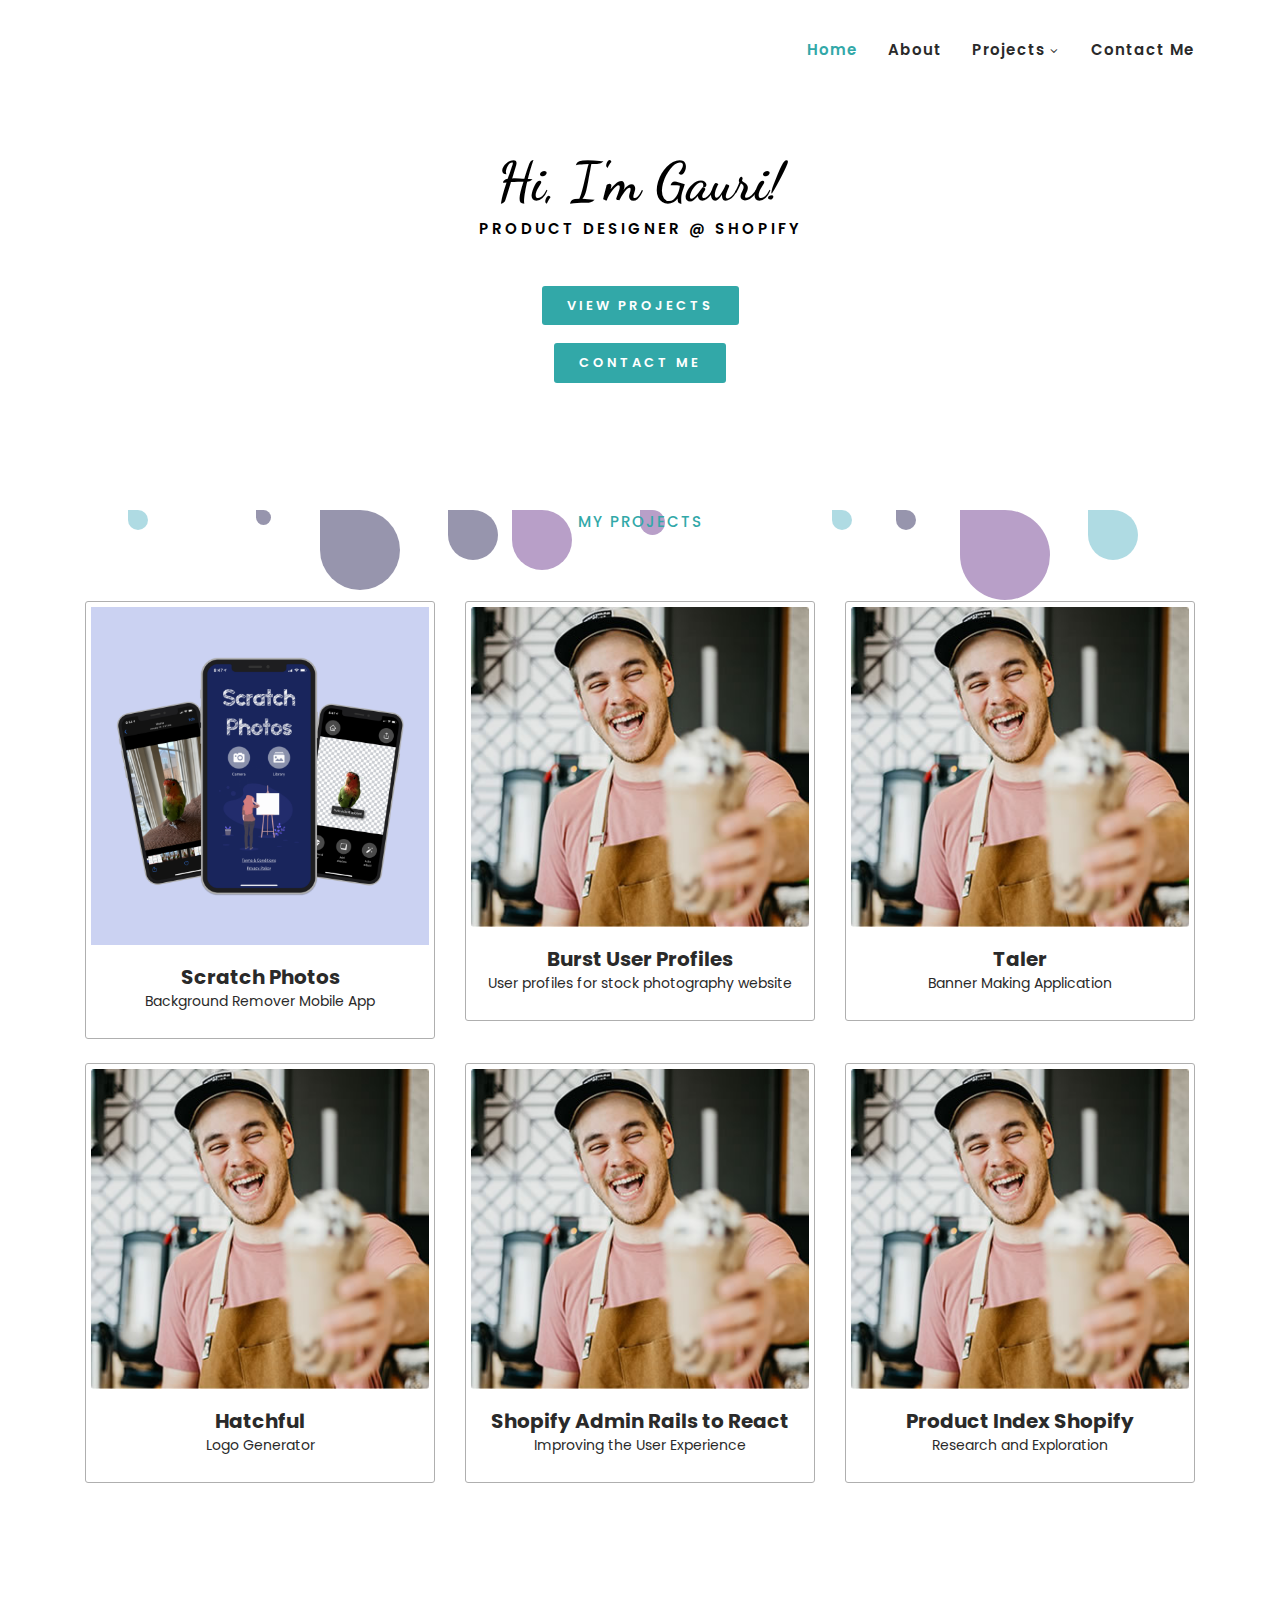
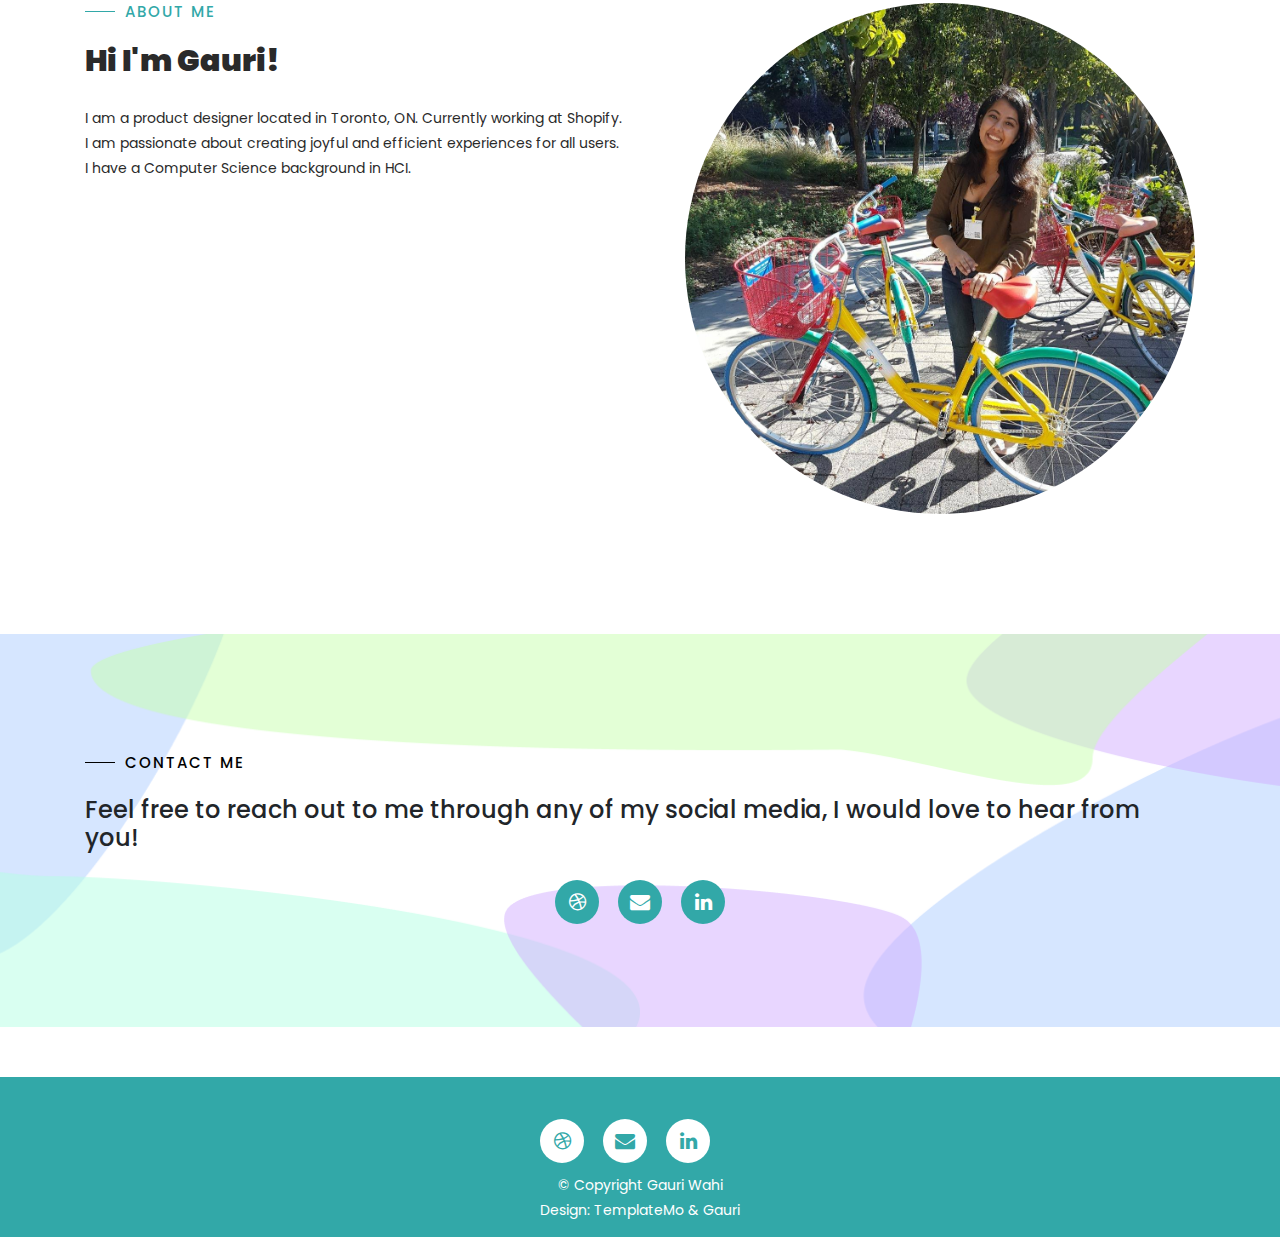
==== index.html @ 1dcae002 "removed ig from contact and footer" ====
<!DOCTYPE html>
<html lang="en">

  <head>

    <meta charset="utf-8">
    <meta name="viewport" content="width=device-width, initial-scale=1, shrink-to-fit=no">
    <meta name="description" content="">
    <meta name="author" content="">
    <link href="https://fonts.googleapis.com/css?family=Poppins:100,200,300,400,500,600,700,800,900&display=swap" rel="stylesheet">
    <link href="https://fonts.googleapis.com/css2?family=Dancing+Script:wght@400;500;600;700&display=swap" rel="stylesheet">

    <title>Gauri Wahi</title>
<!--

-->
    <!-- Additional CSS Files -->
    <link rel="stylesheet" type="text/css" href="assets/css/bootstrap.min.css">

    <link rel="stylesheet" type="text/css" href="assets/css/font-awesome.css">

    <link rel="stylesheet" href="assets/css/templatemo-klassy-cafe.css">

    <link rel="stylesheet" href="assets/css/owl-carousel.css">

    <link rel="stylesheet" href="assets/css/lightbox.css">

    </head>

    <body>

    <!-- ***** Preloader Start *****-->
    <div id="preloader">
        <div class="jumper">
            <div></div>
            <div></div>
            <div></div>
        </div>
    </div>
    <!-- ***** Preloader End ***** -->


    <!-- ***** Header Area Start ***** -->
    <header class="header-area header-sticky">
        <div class="container">
            <div class="row">
                <div class="col-12">
                    <nav class="main-nav">
                        <!-- ***** Logo Start ***** -->
                        <a href="index.html" class="logo">
                            Gauri Wahi
                        </a>
                        <!-- ***** Logo End ***** -->
                        <!-- ***** Menu Start ***** -->
                        <ul class="nav">
                            <li class="scroll-to-section"><a href="#hero" class="active">Home</a></li>
                            <li class="scroll-to-section"><a href="#about">About</a></li>

                        <!--
                            <li class="submenu">
                                <a href="javascript:;">Drop Down</a>
                                <ul>
                                    <li><a href="#">Drop Down Page 1</a></li>
                                    <li><a href="#">Drop Down Page 2</a></li>
                                    <li><a href="#">Drop Down Page 3</a></li>
                                </ul>
                            </li>
                        -->

                            <li class="submenu">
                                <a href="javascript:;">Projects</a>
                                <ul>
                                    <li><a href="Scratch.html">Scratch Photos</a></li>
                                    <li><a href="#">Features Page 2</a></li>
                                    <li><a href="#">Features Page 3</a></li>
                                    <li><a href="#">Features Page 4</a></li>
                                </ul>
                            </li>

                            <!-- <li class=""><a rel="sponsored" href="https://templatemo.com" target="_blank">External URL</a></li> -->
                            <li class="scroll-to-section"><a href="#reservation">Contact Me</a></li>
                        </ul>
                        <a class='menu-trigger'>
                            <span>Menu</span>
                        </a>
                        <!-- ***** Menu End ***** -->
                    </nav>
                </div>
            </div>
        </div>
    </header>
    <!-- ***** Header Area End ***** -->

    <!-- ***** Main Banner Area Start ***** -->
    <div id="hero">
        <h4 style="padding-top:50px;">Hi, I'm Gauri!</h4>
        <h6> Product Designer @ Shopify <h6><br>
          <div class="main-white-button scroll-to-section">
            <a href="#chefs">View Projects</a><br><br>
            <a href="#reservation">Contact Me</a>
            <ul class='circles'>
            <li></li>
            <li></li>
            <li></li>
            <li></li>
            <li></li>
            <li></li>
            <li></li>
            <li></li>
            <li></li>
            <li></li>
            </ul>

          </div>

    </div>
    <!-- ***** Main Banner Area End ***** -->

    <!-- ***** Project Area Starts ***** -->
    <section class="section" id="chefs">
      <div class="container">
        <div class="row">
          <div class="col-lg-4 offset-lg-4 text-center">
            <div class="section-heading">
                <h6>My Projects</h6>
            </div>
          </div>
        </div>
        <div class="row">
          <div class="col-lg-4">
              <div class="chef-item">
                  <div class="thumb">
                      <div class="overlay"></div>
                      <ul class="social-icons">
                          <li><a href="Scratch.html">View Project</a></li>
                      </ul>
                      <img src="assets/images/scratch.png" alt="Chef #1">
                  </div>
                  <div class="down-content">
                      <h4>Scratch Photos</h4>
                      <span>Background Remover Mobile App</span>
                  </div>
              </div>
          </div>
          <div class="col-lg-4">
              <div class="chef-item">
                  <div class="thumb">
                      <div class="overlay"></div>
                      <ul class="social-icons">
                          <li><a href="#">View Project</a></li>
                      </ul>
                      <img src="assets/images/chefs-01.jpg" alt="Chef #1">
                  </div>
                  <div class="down-content">
                      <h4>Burst User Profiles</h4>
                      <span>User profiles for stock photography website</span>
                  </div>
              </div>
          </div>
          <div class="col-lg-4">
              <div class="chef-item">
                  <div class="thumb">
                      <div class="overlay"></div>
                      <ul class="social-icons">
                          <li><a href="#">View Project</a></li>
                      </ul>
                      <img src="assets/images/chefs-01.jpg" alt="Chef #1">
                  </div>
                  <div class="down-content">
                      <h4>Taler</h4>
                      <span>Banner Making Application</span>
                  </div>
              </div>
          </div>

        </div>
        <br>
        <div class="row">
          <div class="col-lg-4">
              <div class="chef-item">
                  <div class="thumb">
                      <div class="overlay"></div>
                      <ul class="social-icons">
                          <li><a href="#">View Project</a></li>
                      </ul>
                      <img src="assets/images/chefs-01.jpg" alt="Chef #1">
                  </div>
                  <div class="down-content">
                      <h4>Hatchful</h4>
                      <span>Logo Generator</span>
                  </div>
              </div>
          </div>
          <div class="col-lg-4">
              <div class="chef-item">
                  <div class="thumb">
                      <div class="overlay"></div>
                      <ul class="social-icons">
                          <li><a href="#">View Project</a></li>
                      </ul>
                      <img src="assets/images/chefs-01.jpg" alt="Chef #1">
                  </div>
                  <div class="down-content">
                      <h4>Shopify Admin Rails to React</h4>
                      <span>Improving the User Experience</span>
                  </div>
              </div>
          </div>
          <div class="col-lg-4">
              <div class="chef-item">
                  <div class="thumb">
                      <div class="overlay"></div>
                      <ul class="social-icons">
                          <li><a href="#">View Project</a></li>
                      </ul>
                      <img src="assets/images/chefs-01.jpg" alt="Chef #1">
                  </div>
                  <div class="down-content">
                      <h4>Product Index Shopify</h4>
                      <span>Research and Exploration</span>
                  </div>
              </div>
          </div>
        </div>
      </div>
    </section>
    <!-- ***** Project Area Ends ***** -->

    <!-- ***** About Area Starts ***** -->
    <section class="section" id="about">
        <div class="container">
            <div class="row">
                <div class="col-lg-6 col-md-6 col-xs-12">
                    <div class="left-text-content">
                        <div class="section-heading">
                            <h6>About Me</h6>
                            <h2>Hi I'm Gauri!</h2>
                        </div>
                        <p>I am a product designer located in Toronto, ON. Currently working at Shopify. I am passionate about creating joyful and efficient experiences for all users. I have a Computer Science background in HCI.</p>

                    </div>
                </div>
                <div class="col-lg-6 col-md-6 col-xs-12">
                    <div class="right-content">
                        <div class="thumb">

                            <img src="assets/images/Gauri.jpg" alt="" style="border-radius:100%">
                        </div>
                    </div>
                </div>
            </div>
        </div>
    </section>
    <!-- ***** About Area Ends ***** -->


    <!-- ***** Reservation Us Area Starts ***** -->
    <section class="section" id="reservation">
        <div class="container">
          <div class="section-heading">
            <h6>Contact Me</h6>
          <br>
            <h4>Feel free to reach out to me through any of my social media, I would love to hear from you!</h4>
            <br>
            <div class="vertical-center">
              <ul class="social-icons">
                <li><a href="https://dribbble.com/gauriwahi9"><i class="fa fa-dribbble"></i></a></li>
                <li><a href="mailto:gauri.wahi9@gmail.com"><i class="fa fa-envelope"></i></a></li>
                <li><a href="https://www.linkedin.com/in/gauriwahi/"><i class="fa fa-linkedin"></i></a></li>
              
              </ul>
            </div>
          </div>
        </div>
    </section>
    <!-- ***** Reservation Area Ends ***** -->



    <!-- ***** Footer Start ***** -->
    <footer>
        <div class="container">
            <div class="vertical-center">
              <ul class="social-icons">
                  <li><a href="https://dribbble.com/gauriwahi9"><i class="fa fa-dribbble"></i></a></li>
                  <li><a href="mailto:gauri.wahi9@gmail.com"><i class="fa fa-envelope"></i></a></li>
                  <li><a href="https://www.linkedin.com/in/gauriwahi/"><i class="fa fa-linkedin"></i></a></li>

              </ul>

              <p style="text-align:center; color:white; margin-top:10px;">© Copyright Gauri Wahi
              <br>Design: TemplateMo & Gauri</p>




            </div>
        </div>
    </footer>

    <!-- jQuery -->
    <script src="assets/js/jquery-2.1.0.min.js"></script>

    <!-- Bootstrap -->
    <script src="assets/js/popper.js"></script>
    <script src="assets/js/bootstrap.min.js"></script>

    <!-- Plugins -->
    <script src="assets/js/owl-carousel.js"></script>
    <script src="assets/js/accordions.js"></script>
    <script src="assets/js/datepicker.js"></script>
    <script src="assets/js/scrollreveal.min.js"></script>
    <script src="assets/js/waypoints.min.js"></script>
    <script src="assets/js/jquery.counterup.min.js"></script>
    <script src="assets/js/imgfix.min.js"></script>
    <script src="assets/js/slick.js"></script>
    <script src="assets/js/lightbox.js"></script>
    <script src="assets/js/isotope.js"></script>

    <!-- Global Init -->
    <script src="assets/js/custom.js"></script>
    <script>

        $(function() {
            var selectedClass = "";
            $("p").click(function(){
            selectedClass = $(this).attr("data-rel");
            $("#portfolio").fadeTo(50, 0.1);
                $("#portfolio div").not("."+selectedClass).fadeOut();
            setTimeout(function() {
              $("."+selectedClass).fadeIn();
              $("#portfolio").fadeTo(50, 1);
            }, 500);

            });
        });

    </script>
  </body>
</html>
---- assets/css/templatemo-klassy-cafe.css ----
/*

TemplateMo 558 Klassy Cafe

https://templatemo.com/tm-558-klassy-cafe

*/

/* ---------------------------------------------
Table of contents
------------------------------------------------
01. font & reset css
02. reset
03. global styles
04. header
05. banner
06. features
07. testimonials
08. contact
09. footer
10. preloader
11. search
12. portfolio

--------------------------------------------- */
/*
---------------------------------------------
font & reset css
---------------------------------------------
*/
@import url("https://fonts.googleapis.com/css?family=Poppins:100,200,300,400,500,600,700,800,900");
/*
---------------------------------------------
reset
---------------------------------------------
*/
html, body, div, span, applet, object, iframe, h1, h2, h3, h4, h5, h6, p, blockquote, div
pre, a, abbr, acronym, address, big, cite, code, del, dfn, em, font, img, ins, kbd, q,
s, samp, small, strike, strong, sub, sup, tt, var, b, u, i, center, dl, dt, dd, ol, ul, li,
figure, header, nav, section, article, aside, footer, figcaption {
  margin: 0;
  padding: 0;
  border: 0;
  outline: 0;
}

.clearfix:after {
  content: ".";
  display: block;
  clear: both;
  visibility: hidden;
  line-height: 0;
  height: 0;
}

.clearfix {
  display: inline-block;
}

html[xmlns] .clearfix {
  display: block;
}

* html .clearfix {
  height: 1%;
}

ul, li {
  padding: 0;
  margin: 0;
  list-style: none;
}

header, nav, section, article, aside, footer, hgroup {
  display: block;
}

* {
  box-sizing: border-box;
}

html, body {
  font-family: 'Poppins', sans-serif;
  font-weight: 400;
  background-color: #fff;
  font-size: 16px;
  -ms-text-size-adjust: 100%;
  -webkit-font-smoothing: antialiased;
  -moz-osx-font-smoothing: grayscale;

}

a {
  text-decoration: none !important;
}

h1, h2, h3, h4, h5, h6 {
  margin-top: 0px;
  margin-bottom: 0px;
}

ul {
  margin-bottom: 0px;
}

p {
  font-size: 14px;
  line-height: 25px;
  color: #2a2a2a;
}


/*
---------------------------------------------
global styles
---------------------------------------------
*/
html,
body {
  background: #fff;
  font-family: 'Poppins', sans-serif;
}

::selection {
  background: #32a8a8;
  color: #fff;
}

::-moz-selection {
  background: #32a8a8;
  color: #fff;
}

@media (max-width: 991px) {
  html, body {
    overflow-x: hidden;
  }
  .mobile-top-fix {
    margin-top: 30px;
    margin-bottom: 0px;
  }
  .mobile-bottom-fix {
    margin-bottom: 30px;
  }
  .mobile-bottom-fix-big {
    margin-bottom: 60px;
  }
}

.main-white-button a {
  font-size: 13px;
  color: #fff;
  background-color: #32a8a8;
  padding: 12px 25px;
  display: inline-block;
  border-radius: 3px;
  font-weight: 600;
  transition: all .3s;
  border: 2px #32a8a8;

}

.main-white-button a:hover {
  opacity: 0.9;
}

.main-text-button a {
  font-size: 13px;
  color: #fff;
  font-weight: 600;
  transition: all .3s;
}

.main-text-button a:hover {
  opacity: 0.9;
}

.section-heading h6 {
  position: relative;
  font-size: 15px;
  color: #32a8a8;
  font-weight: 500;
  letter-spacing: 2px;
  text-transform: uppercase;
  padding-left: 40px;
}

.section-heading h6:before {
  width: 30px;
  height: 1px;
  content: '';
  position: absolute;
  left: 0;
  top: 8px;
  background-color: #32a8a8;
}

.section-heading h2 {
  line-height: 40px;
  margin-top: 20px;
  margin-bottom: 25px;
  font-size: 30px;
  font-weight: 900;
  color: #2a2a2a;
}


/*
---------------------------------------------
header
---------------------------------------------
*/

.background-header {
  background-color: #fff;
  height: 80px!important;
  position: fixed!important;
  top: 0px;
  left: 0px;
  right: 0px;
  box-shadow: 0px 0px 10px rgba(0,0,0,0.15)!important;
}

.background-header .logo,
.background-header .main-nav .nav li a {
  color: #1e1e1e!important;
}

.background-header .main-nav .nav li:hover a {
  color: #32a8a8!important;
}

.background-header .nav li a.active {
  color: #32a8a8!important;
}

.header-area {
  background-color: #fff;
  position: absolute;
  top: 0px;
  left: 0px;
  right: 0px;
  z-index: 100;
  height: 100px;
  -webkit-transition: all .5s ease 0s;
  -moz-transition: all .5s ease 0s;
  -o-transition: all .5s ease 0s;
  transition: all .5s ease 0s;
}

.header-area .main-nav {
  min-height: 80px;
  background: transparent;
}

.header-area .main-nav .logo {
  line-height: 100px;
  color: #fff;
  font-size: 28px;
  font-weight: 700;
  text-transform: uppercase;
  letter-spacing: 2px;
  float: left;
  -webkit-transition: all 0.3s ease 0s;
  -moz-transition: all 0.3s ease 0s;
  -o-transition: all 0.3s ease 0s;
  transition: all 0.3s ease 0s;
}

.background-header .main-nav .logo {
  line-height: 75px;
}

.background-header .nav {
  margin-top: 20px !important;
}

.header-area .main-nav .nav {
  float: right;
  margin-top: 30px;
  margin-right: 0px;
  background-color: transparent;
  -webkit-transition: all 0.3s ease 0s;
  -moz-transition: all 0.3s ease 0s;
  -o-transition: all 0.3s ease 0s;
  transition: all 0.3s ease 0s;
  position: relative;
  z-index: 999;
}

.header-area .main-nav .nav li {
  padding-left: 15px;
  padding-right: 15px;
}

.header-area .main-nav .nav li:last-child {
  padding-right: 0px;
}

.header-area .main-nav .nav li a {
  display: block;
  font-weight: 600;
  font-size: 15px;
  color: #2a2a2a;
  text-transform: capitalize;
  -webkit-transition: all 0.3s ease 0s;
  -moz-transition: all 0.3s ease 0s;
  -o-transition: all 0.3s ease 0s;
  transition: all 0.3s ease 0s;
  height: 40px;
  line-height: 40px;
  border: transparent;
  letter-spacing: 1px;
}

.header-area .main-nav .nav li a {
  color: #2a2a2a;
}

.header-area .main-nav .nav li:hover a,
.header-area .main-nav .nav li a.active {
  color: #32a8a8!important;
}

.background-header .main-nav .nav li:hover a,
.background-header .main-nav .nav li a.active {
  color: #32a8a8!important;
  opacity: 1;
}

.header-area .main-nav .nav li.submenu {
  position: relative;
  padding-right: 30px;
}

.header-area .main-nav .nav li.submenu:after {
  font-family: FontAwesome;
  content: "\f107";
  font-size: 12px;
  color: #2a2a2a;
  position: absolute;
  right: 18px;
  top: 12px;
}

.background-header .main-nav .nav li.submenu:after {
  color: #2a2a2a;
}

.header-area .main-nav .nav li.submenu ul {
  position: absolute;
  width: 200px;
  box-shadow: 0 2px 28px 0 rgba(0, 0, 0, 0.06);
  overflow: hidden;
  top: 50px;
  opacity: 0;
  transform: translateY(+2em);
  visibility: hidden;
  z-index: -1;
  transition: all 0.3s ease-in-out 0s, visibility 0s linear 0.3s, z-index 0s linear 0.01s;
}

.header-area .main-nav .nav li.submenu ul li {
  margin-left: 0px;
  padding-left: 0px;
  padding-right: 0px;
}

.header-area .main-nav .nav li.submenu ul li a {
  opacity: 1;
  display: block;
  background: #f7f7f7;
  color: #2a2a2a!important;
  padding-left: 20px;
  height: 40px;
  line-height: 40px;
  -webkit-transition: all 0.3s ease 0s;
  -moz-transition: all 0.3s ease 0s;
  -o-transition: all 0.3s ease 0s;
  transition: all 0.3s ease 0s;
  position: relative;
  font-size: 13px;
  font-weight: 400;
  border-bottom: 1px solid #eee;
}

.header-area .main-nav .nav li.submenu ul li a:hover {
  background: #fff;
  color: #32a8a8!important;
  padding-left: 25px;
}

.header-area .main-nav .nav li.submenu ul li a:hover:before {
  width: 3px;
}

.header-area .main-nav .nav li.submenu:hover ul {
  visibility: visible;
  opacity: 1;
  z-index: 1;
  transform: translateY(0%);
  transition-delay: 0s, 0s, 0.3s;
}

.header-area .main-nav .menu-trigger {
  cursor: pointer;
  display: block;
  position: absolute;
  top: 33px;
  width: 32px;
  height: 40px;
  text-indent: -9999em;
  z-index: 99;
  right: 40px;
  display: none;
}

.background-header .main-nav .menu-trigger {
  top: 23px;
}

.header-area .main-nav .menu-trigger span,
.header-area .main-nav .menu-trigger span:before,
.header-area .main-nav .menu-trigger span:after {
  -moz-transition: all 0.4s;
  -o-transition: all 0.4s;
  -webkit-transition: all 0.4s;
  transition: all 0.4s;
  background-color: #1e1e1e;
  display: block;
  position: absolute;
  width: 30px;
  height: 2px;
  left: 0;
}

.background-header .main-nav .menu-trigger span,
.background-header .main-nav .menu-trigger span:before,
.background-header .main-nav .menu-trigger span:after {
  background-color: #1e1e1e;
}

.header-area .main-nav .menu-trigger span:before,
.header-area .main-nav .menu-trigger span:after {
  -moz-transition: all 0.4s;
  -o-transition: all 0.4s;
  -webkit-transition: all 0.4s;
  transition: all 0.4s;
  background-color: #1e1e1e;
  display: block;
  position: absolute;
  width: 30px;
  height: 2px;
  left: 0;
  width: 75%;
}

.background-header .main-nav .menu-trigger span:before,
.background-header .main-nav .menu-trigger span:after {
  background-color: #1e1e1e;
}

.header-area .main-nav .menu-trigger span:before,
.header-area .main-nav .menu-trigger span:after {
  content: "";
}

.header-area .main-nav .menu-trigger span {
  top: 16px;
}

.header-area .main-nav .menu-trigger span:before {
  -moz-transform-origin: 33% 100%;
  -ms-transform-origin: 33% 100%;
  -webkit-transform-origin: 33% 100%;
  transform-origin: 33% 100%;
  top: -10px;
  z-index: 10;
}

.header-area .main-nav .menu-trigger span:after {
  -moz-transform-origin: 33% 0;
  -ms-transform-origin: 33% 0;
  -webkit-transform-origin: 33% 0;
  transform-origin: 33% 0;
  top: 10px;
}

.header-area .main-nav .menu-trigger.active span,
.header-area .main-nav .menu-trigger.active span:before,
.header-area .main-nav .menu-trigger.active span:after {
  background-color: transparent;
  width: 100%;
}

.header-area .main-nav .menu-trigger.active span:before {
  -moz-transform: translateY(6px) translateX(1px) rotate(45deg);
  -ms-transform: translateY(6px) translateX(1px) rotate(45deg);
  -webkit-transform: translateY(6px) translateX(1px) rotate(45deg);
  transform: translateY(6px) translateX(1px) rotate(45deg);
  background-color: #1e1e1e;
}

.background-header .main-nav .menu-trigger.active span:before {
  background-color: #1e1e1e;
}

.header-area .main-nav .menu-trigger.active span:after {
  -moz-transform: translateY(-6px) translateX(1px) rotate(-45deg);
  -ms-transform: translateY(-6px) translateX(1px) rotate(-45deg);
  -webkit-transform: translateY(-6px) translateX(1px) rotate(-45deg);
  transform: translateY(-6px) translateX(1px) rotate(-45deg);
  background-color: #1e1e1e;
}

.background-header .main-nav .menu-trigger.active span:after {
  background-color: #1e1e1e;
}

.header-area.header-sticky {
  min-height: 80px;
}

.header-area .nav {
  margin-top: 30px;
}

.header-area.header-sticky .nav li a.active {
  color: #32a8a8;
}

@media (max-width: 1200px) {
  .header-area .main-nav .nav li {
    padding-left: 12px;
    padding-right: 12px;
  }
  .header-area .main-nav:before {
    display: none;
  }
}

@media (max-width: 767px) {
  .header-area .main-nav .logo {
    color: #1e1e1e;
  }
  .header-area.header-sticky .nav li a:hover,
  .header-area.header-sticky .nav li a.active {
    color: #32a8a8!important;
    opacity: 1;
  }
  .header-area.header-sticky .nav li.search-icon a {
    width: 100%;
  }
  .header-area {
    background-color: #f7f7f7;
    padding: 0px 15px;
    height: 100px;
    box-shadow: none;
    text-align: center;
  }
  .header-area .container {
    padding: 0px;
  }
  .header-area .logo {
    margin-left: 30px;
  }
  .header-area .menu-trigger {
    display: block !important;
  }
  .header-area .main-nav {
    overflow: hidden;
  }
  .header-area .main-nav .nav {
    float: none;
    width: 100%;
    display: none;
    -webkit-transition: all 0s ease 0s;
    -moz-transition: all 0s ease 0s;
    -o-transition: all 0s ease 0s;
    transition: all 0s ease 0s;
    margin-left: 0px;
  }
  .header-area .main-nav .nav li:first-child {
    border-top: 1px solid #eee;
  }
  .header-area.header-sticky .nav {
    margin-top: 100px !important;
  }
  .header-area .main-nav .nav li {
    width: 100%;
    background: #fff;
    border-bottom: 1px solid #eee;
    padding-left: 0px !important;
    padding-right: 0px !important;
  }
  .header-area .main-nav .nav li a {
    height: 50px !important;
    line-height: 50px !important;
    padding: 0px !important;
    border: none !important;
    background: #f7f7f7 !important;
    color: #191a20 !important;
  }
  .header-area .main-nav .nav li a:hover {
    background: #eee !important;
    color: #32a8a8!important;
  }
  .header-area .main-nav .nav li.submenu ul {
    position: relative;
    visibility: inherit;
    opacity: 1;
    z-index: 1;
    transform: translateY(0%);
    transition-delay: 0s, 0s, 0.3s;
    top: 0px;
    width: 100%;
    box-shadow: none;
    height: 0px;
  }
  .header-area .main-nav .nav li.submenu ul li a {
    font-size: 12px;
    font-weight: 400;
  }
  .header-area .main-nav .nav li.submenu ul li a:hover:before {
    width: 0px;
  }
  .header-area .main-nav .nav li.submenu ul.active {
    height: auto !important;
  }
  .header-area .main-nav .nav li.submenu:after {
    color: #3B566E;
    right: 25px;
    font-size: 14px;
    top: 15px;
  }
  .header-area .main-nav .nav li.submenu:hover ul, .header-area .main-nav .nav li.submenu:focus ul {
    height: 0px;
  }
}

@media (min-width: 767px) {
  .header-area .main-nav .nav {
    display: flex !important;
  }
}


/*
---------------------------------------------
banner
---------------------------------------------
*/

#hero {
  padding-top: 100px;
}

#top .col-lg-4,
#top .col-lg-8 {
  padding: 0px;
}

#hero .left-content {
  /*background-image: url(../images/banner.png);*/
  background-color: #32a8a8;
  background-position: center;
  background-repeat: no-repeat;
  background-size: cover;
  position: relative;
  width: 100%;
  height: 100%;


}

#hero .left-content .inner-content {
  position: absolute;
  text-align: center;
  top: 50%;
  transform: translate(-50%, -50%);
  left: 50%;


}

#hero h4 {
  font-family: 'Dancing Script', cursive;
  color: #000;
  font-size: 54px;
  font-weight: 700;
  text-align: center;
}

#hero h6 {
  font-size: 15px;
  text-transform: uppercase;
  font-weight: 600;
  color: #000;
  letter-spacing: 3px;
  margin-top: 5px;
  text-align: center;
}

#hero .main-white-button  {
  margin-top: 25px;
  margin-bottom: 10px;
}

#hero  .main-white-button a {
  display: inline-block;
}

/* ==== Main CSS === */
.img-fill{
  width: 100%;
  display: block;
  overflow: hidden;
  position: relative;
  text-align: center
}

.img-fill img {
  min-height: 100%;
  min-width: 100%;
  position: relative;
  display: inline-block;
  max-width: none;
}

*,
*:before,
*:after {
  -webkit-box-sizing: border-box;
  box-sizing: border-box;
  -webkit-font-smoothing: antialiased;
  -moz-osx-font-smoothing: grayscale;
}

.Grid1k {
  padding: 0 15px;
  max-width: 1200px;
  margin: auto;
}

.blocks-box,
.slick-slider {
  margin: 0;
  padding: 0!important;
}

.slick-slide {
  float: left /* If RTL Make This Right */ ;
  padding: 0;
}

/* ==== Slider Style === */
.Modern-Slider .item .img-fill{
  height:100%;
  max-height: 700px;
  background:#000;
}

.Modern-Slider .item .info > div{
  display:inline-block!important;
  vertical-align:middle;
}

.Modern-Slider .NextArrow {
  position:absolute;
  top:50%;
  transform: translateY(-25px);
  right:30px;
  width: 50px;
  height: 50px;
  background-color: #32a8a8;
  border:0 none;
  line-height: 44px;
  border-radius: 50%;
  text-align:center;
  font-size: 36px;
  font-family: 'FontAwesome';
  color:#FFF;
  z-index:5;
  outline: none;
  opacity: 0.3;
  transition: all .3s;
}

.Modern-Slider .NextArrow:hover {
  opacity: 1;
}

.Modern-Slider .NextArrow:before{
  content:'\f105';
}

.Modern-Slider .PrevArrow {
  position:absolute;
  top:50%;
  transform: translateY(-25px);
  left:30px;
  width: 50px;
  height: 50px;
  background-color: #32a8a8;
  border:0 none;
  line-height: 44px;
  border-radius: 50%;
  text-align:center;
  font-size: 36px;
  font-family: 'FontAwesome';
  color:#FFF;
  z-index:5;
  outline: none;
  opacity: 0.3;
  transition: all .3s;
}

.Modern-Slider .PrevArrow:hover {
  opacity: 1;
}

.Modern-Slider .PrevArrow:before{
  content:'\f104';
}

ul.slick-dots {
  display: none!important;
}

.Modern-Slider .item.slick-active{
  animation:Slick-FastSwipeIn 1s both;
}

.Modern-Slider .buttons {
  position: relative;
}

.Modern-Slider {background:#000;}


/* ==== Slick Slider Css Ruls === */
.slick-slider{position:relative;display:block;-webkit-user-select:none;-moz-user-select:none;-ms-user-select:none;user-select:none;-webkit-touch-callout:none;-khtml-user-select:none;-ms-touch-action:pan-y;touch-action:pan-y;-webkit-tap-highlight-color:transparent}
.slick-list{position:relative;display:block;overflow:hidden;margin:0;padding:0}
.slick-list:focus{outline:none}.slick-list.dragging{cursor:hand}
.slick-slider .slick-track,.slick-slider .slick-list{-webkit-transform:translate3d(0,0,0);-ms-transform:translate3d(0,0,0);transform:translate3d(0,0,0)}
.slick-track{position:relative;top:0;left:0;display:block}
.slick-track:before,.slick-track:after{display:table;content:''}.slick-track:after{clear:both}
.slick-loading .slick-track{visibility:hidden}
.slick-slide{display:none;float:left /* If RTL Make This Right */ ;height:100%;min-height:1px}
.slick-slide.dragging img{pointer-events:none}
.slick-initialized .slick-slide{display:block}
.slick-loading .slick-slide{visibility:hidden}
.slick-vertical .slick-slide{display:block;height:auto;border:1px solid transparent}


/*
---------------------------------------------
about
---------------------------------------------
*/

#about {
  margin-top: 20px;
  padding: 100px 0px 0px 0px;
  position: relative;
  z-index: 9;
}

#about .section-heading h2 {
  padding-right: 120px;
}

#about img {
  width: 100%;
  overflow: hidden;
}

#about .left-text-content p {
  margin-bottom: 25px;
}

#about .right-text-content p {
  margin-bottom:25px;
}

#about .right-content {
  margin-left: 30px;
}

#about .right-content .thumb {
  position: relative;
}

#about .right-content .thumb a {
  position: absolute;
  left: 50%;
  top: 50%;
  width: 70px;
  height: 70px;
  display: inline-block;
  line-height: 70px;
  text-align: center;
  background-color: #32a8a8;
  color: #fff;
  border-radius: 50%;
  transform: translate(-35px, -35px);
  transition: all .3s;
}

#about .right-content .thumb a:hover {
  opacity: .9;
}


/*
---------------------------------------------
menu
---------------------------------------------
*/

#menu {
  margin-top: 120px;
  background-color: #fffafa;
  padding: 120px 0px;
}

#menu .section-heading {
  margin-bottom: 80px;
}

.card {
  margin: 0 auto;
  max-width: 100%;
  min-height: 400px;
  overflow: hidden;
  background-size: cover;
  background-repeat: no-repeat;
  overflow: hidden;
}

.card1 {
  background-image: url(../images/menu-item-01.jpg);
}
.card2 {
  background-image: url(../images/menu-item-02.jpg);
}
.card3 {
  background-image: url(../images/menu-item-03.jpg);
}
.card4 {
  background-image: url(../images/menu-item-04.jpg);
}
.card5 {
  background-image: url(../images/menu-item-05.jpg);
}

.info {
  position: relative;
  width: 100%;
  background-color: #32a8a8;
  border: 1px solid #32a8a8;
  transform: translateY(100%)
  translateY(120px)
  translateZ(0);
  transition: transform 0.5s ease-out;
}

.card:hover .info,
.card:hover .info:before {
  transform: translateY(200px) translateZ(0);
}

.title {
  margin: 0;
  padding: 30px 30px 20px 30px;
  font-size: 20px;
  font-weight: 700;
  color: #fff;
}

.description {
  padding: 0px 30px;
  color: #fff;
}

#menu .price h6 {
  position: absolute;
  width: 70px;
  height: 70px;
  background-color: #32a8a8;
  font-size: 20px;
  font-weight: 700;
  color: #fff;
  border-radius: 3px;
  text-align: center;
  line-height: 70px;
}

#menu .card .main-text-button {
  margin-left: 30px;
  margin-top: 20px;
  padding-bottom: 30px;
}

#menu .owl-menu-item {
  position: relative;
}

#menu .owl-nav {
  text-align: center;
  position: absolute;
  width: 100%;
  bottom: -80px;
  transform: translateY(5px);
}

#menu .owl-dots {
  display: none;
}

#menu .owl-nav .owl-prev{
  margin-right: 10px;
  outline: none;
}

#menu .owl-nav .owl-prev span,
#menu .owl-nav .owl-next span {
  opacity: 0;
}

#menu .owl-nav .owl-prev:before {
  display: inline-block;
  font-family: 'FontAwesome';
  color: #32a8a8;
  font-size: 25px;
  font-weight: 700;
  content: '\f104';
}

#menu .owl-nav .owl-prev {
  opacity: 0.75;
  transition: all .5s;
}

#menu .owl-nav .owl-prev:hover {
  opacity: 1;
}

#menu .owl-nav .owl-next {
  opacity: 0.75;
  transition: all .5s;
}

#menu .owl-nav .owl-next:hover {
  opacity: 1;
}

#menu .owl-nav .owl-next{
  margin-left: 10px;
  outline: none;
}

#menu .owl-nav .owl-next:before {
  display: inline-block;
  font-family: 'FontAwesome';
  color: #32a8a8;
  font-size: 25px;
  font-weight: 700;
  content: '\f105';
}


/*
---------------------------------------------
chefs
---------------------------------------------
*/

#chefs {
  padding-top: 120px;
}

#chefs .section-heading {
  margin-bottom: 70px;
}

#chefs .section-heading h6 {
  padding-left: 0px;
}

#chefs .section-heading h6:before {
  display: none;
}

#chefs .chef-item {
  text-align: center;
  border: 1px solid #afafaf;
  padding: 5px;
  transition: all .5s;
  border-radius: 3px;
}

#chefs .chef-item:hover {
  border-color: #32a8a8;
}

#chefs .chef-item:hover .down-content h4 {
  color: #32a8a8;
}

#chefs .chef-item .thumb {
  position: relative;
}

#chefs .chef-item .thumb img {
  width: 100%;
  overflow: hidden;
  position: relative;
}

#chefs .chef-item .thumb .overlay {
  position: absolute;
  background-color: #2a2a2a;
  border-radius: 3px;
  top: 0;
  bottom: 0;
  left: 0;
  right: 0;
  z-index: 1;
  opacity: 0;
  visibility: hidden;
  transition: all .3s;
}

#chefs .chef-item .thumb ul.social-icons {
  position: absolute;
  z-index: 11;
  top: 50%;
  left: 50%;
  transform: translate(-50%, -50%);
  width: 100%;
  transition: all .5s;
  opacity: 0;
  visibility: hidden;
  font-size: 15px;
  text-transform: uppercase;
  font-weight: 600;
  color: #000;
  letter-spacing: 3px;
  margin-top: 5px;
  text-align: center;
}

#chefs .chef-item .thumb ul.social-icons li {
  display: inline-block;
  margin: auto;
}

#chefs .chef-item .thumb ul.social-icons li a {
  background-color: #fff;
  color: #32a8a8;
  width: 200px;
  text-align: center;
  line-height: 40px;
  display: inline-block;
  transition: all .5s;
  border-radius: 3px;
}

#chefs .chef-item .thumb ul.social-icons li a:hover {
  background-color: #32a8a8;
  color: #fff;
}

#chefs .chef-item:hover .overlay {
  opacity: .9;
  visibility: visible;
}

#chefs .chef-item:hover ul.social-icons {
  opacity: 1;
  visibility: visible;
}

#chefs .chef-item .down-content {
  padding: 20px 0px;
}

#chefs .chef-item .down-content h4 {
  transition: all .3s;
  font-size: 20px;
  font-weight: 700;
  color: #2a2a2a;
}

#chefs .chef-item .down-content span {
  font-size: 14px;
  color: #2a2a2a;
}


/*
---------------------------------------------
reservation
---------------------------------------------
*/

#reservation .section-heading {
  margin-bottom: 30px;
}

#reservation .section-heading h6 {
  color: #000;
}

#reservation .section-heading h2 {
  color: #000;
  font-weight: 700;
}

#reservation .section-heading h6:before {
  background-color: #000;
}

#reservation p {
  color: #000;
  margin-bottom: 65px;
}

#reservation {
  margin-top: 120px;
  padding: 120px 0px;
  background-image: url(../images/banner2.png);
  /*background-color: #fff;*/
  background-position: center center;
  background-repeat: no-repeat;
  background-size: cover;
}

#reservation .phone,
#reservation .message {
  background-color: #fff;
  border-radius: 5px;
  text-align: center;
  padding: 0px 0px 20px 0px;
}

#reservation .phone i,
#reservation .message i {
  width: 70px;
  height: 70px;
  display: inline-block;
  text-align: center;
  line-height: 70px;
  color: #fff;
  background-color: #32a8a8;
  border-radius: 50%;
  font-size: 24px;
  margin-top: -35px;
  text-align: center;
  margin-left: auto;
  margin-right: auto;
}

#reservation .phone h4,
#reservation .message h4 {
  font-size: 20px;
  font-weight: 700;
  margin-top: 15px;
  margin-bottom: 10px;
}

#reservation .phone span a,
#reservation .message span a {
  font-size: 14px;
  color: #2a2a2a;
  transition: all .3s;
}

#reservation .phone span a:hover,
#reservation .message span a:hover {
  color: #32a8a8;
}

#reservation .right-text-content {
  text-align: center;
  margin-top: 10px;
}

#reservation .logo {
  text-align: center;
}

#reservation .container {
position: relative;
}

#reservation .vertical-center{
  margin: 0;
  position: absolute;
  top: 120%;
  left: 50%;
  transform: translate(-50%, -50%);
}

#reservation .vertical-center ul li {
  display: inline-block;
  margin-left: 15px;
  text-align: center;
}
#reservation .vertical-center ul li:first-child {
  margin-left: 0px;
}


#reservation .vertical-center ul li a {
  width: 44px;
  height: 44px;
  display: inline-block;
  text-align: center;
  line-height: 44px;
  font-size: 20px;
  background-color: #32a8a8;
  border-radius: 50%;
  color: #fff;
  -webkit-transition: all 0.5s ease 0s;
  -moz-transition: all 0.5s ease 0s;
  -o-transition: all 0.5s ease 0s;
  transition: all 0.5s ease 0s;
}

#reservation .vertical-center ul li a:hover {
  color: #2a2a2a;
}

#contact {
  margin-left: 30px;
  padding: 45px 30px;
  background-color: #fff;
  border-radius: 5px;
}

#contact h4 {
  text-align: center;
  font-weight: 700;
  font-size: 30px;
  color: #2a2a2a;
  margin-bottom: 30px;
}

.datepicker-days {
  padding: 30px;
  cursor: pointer;
}

.contact-form input,
.contact-form textarea,
.contact-form select {
  color: #2a2a2a;
  font-size: 14px;
  border: 1px solid #ddd;
  background-color: #fff;
  width: 100%;
  height: 46px;
  border-radius: 5px;
  outline: none;
  padding-top: 3px;
  padding-left: 20px;
  padding-right: 20px;
  -webkit-appearance: none;
  -moz-appearance: none;
  appearance: none;
  margin-bottom: 15px;
}

.contact-form input:focus,
.contact-form textarea:focus,
.contact-form select:focus {
  border-color: #32a8a8;
}

.contact-form button {
  margin-top: -10px;
  font-size: 13px;
  color: #fff;
  background-color: #32a8a8;
  padding: 12px 25px;
  width: 100%;
  box-shadow: none;
  border: none;
  display: inline-block;
  border-radius: 3px;
  font-weight: 600;
  transition: all .3s;
}



.contact-form button:hover {
  opacity: .9;
}

.contact-form textarea {
  height: 150px;
  resize: none;
  padding: 20px;
}

.contact-form ::-webkit-input-placeholder { /* Edge */
  color: #2a2a2a;
}

.contact-form :-ms-input-placeholder { /* Internet Explorer 10-11 */
  color: #2a2a2a;
}

.contact-form ::placeholder {
  color: #2a2a2a;
}

/*
---------------------------------------------
offers
---------------------------------------------
*/

#offers {
  padding-top: 120px;
}

#offers .section-heading {
  margin-bottom: 70px;
}

#offers .section-heading h6 {
  padding-left: 0px;
}

#offers .section-heading h6:before {
  display: none;
}

#offers .heading-tabs {
  text-align: center;
}

#offers .heading-tabs .main-dark-button {
  text-align: right;
}

#offers #tabs ul {
  padding: 0;
}
#offers #tabs ul li {
  display: inline-block;
  margin: 0px 15px;
}
#offers #tabs ul li:last-child {
  margin-right: 0px;
}
#offers #tabs ul li:first-child {
  margin-left: 0px;
}
#offers #tabs ul li a {
  text-transform: capitalize;
  width: 100%;
  display: inline-block;
  font-size: 15px;
  color: #2a2a2a;
  font-weight: 600;
  transition: all 0.3s;
  text-align: center;
}

#offers #tabs ul li a img {
  display: block;
  margin: 0 auto 15px auto;
}
#offers #tabs ul .ui-tabs-active a {
  color: #32a8a8;
  position: relative;
}
#offers #tabs ul .ui-tabs-active span {
  color: #1e1e1e;
}
#offers .tabs-content {
  margin-top: 60px;
  text-align: left;
  display: inline-block;
  transition: all 0.3s;
}
#offers .tabs-content .tab-item {
  position: relative;
  margin-bottom: 60px;
}
#offers .tabs-content img {
  float: left;
  width: 100px;
  max-width: 100px;
  margin-right: 20px;
  border-radius: 5px;
}
#offers .tabs-content h4 {
  padding-top: 10px;
  font-size: 20px;
  font-weight: 700;
  color: #2a2a2a;
  margin-bottom: 10px;
  margin-right: 100px;
}

#offers .tabs-content p {
  margin-right: 100px;
}

#offers .tabs-content .left-list {
  margin-right: 15px;
}

#offers .tabs-content .right-list {
  margin-left: 15px;
}

#offers .tabs-content .price h6 {
  position: absolute;
  top: 15px;
  right: 0;
  width: 70px;
  height: 70px;
  background-color: #32a8a8;
  display: inline-block;
  text-align: center;
  line-height: 70px;
  border-radius: 3px;
  font-size: 18px;
  font-weight: 700;
  color: #fff;
}


/*
---------------------------------------------
footer
---------------------------------------------
*/

footer {
  margin-top: 50px;
  padding: 70px 0px;
  background-color: #32a8a8;
}

footer .left-text-content p {
  margin-top: 5px;
  color: #fff;
  font-size: 14px;
  text-align: right;
}

footer .right-text-content p {
  color: #fff;
  font-size: 14px;
  margin-right: 15px;
  text-transform: uppercase;
}


footer .right-text-content {
  text-align: left;
  margin-top: 10px;
}

footer .logo {
  text-align: center;
}

footer .container {
position: relative;
padding-top: 20px;
}

footer .vertical-center{
  margin: 0;
  position: absolute;
  top: 120%;
  left: 50%;
  transform: translate(-50%, -50%);
}

footer  ul li {
  display: inline-block;
  margin-left: 15px;
}
footer  ul li:first-child {
  margin-left: 0px;
}


footer  ul li a {
  width: 44px;
  height: 44px;
  display: inline-block;
  text-align: center;
  line-height: 44px;
  font-size: 20px;
  background-color: #fff;
  border-radius: 50%;
  color: #32a8a8;
  -webkit-transition: all 0.5s ease 0s;
  -moz-transition: all 0.5s ease 0s;
  -o-transition: all 0.5s ease 0s;
  transition: all 0.5s ease 0s;
}

footer ul li a:hover {
  color: #2a2a2a;
}

/*
---------------------------------------------
responsive
---------------------------------------------
*/

@media (max-width: 992px) {
  #tophero {
    padding-top: 100px;
    height: auto;
  }
  .header-area .main-nav .nav li.submenu:after {
    right: 3px;
  }
  .header-area .main-nav .nav li.submenu {
    padding-right: 15px;
  }
  .header-area .main-nav .nav li {
    padding-right: 5px;
    padding-left: 5px;
  }
  .header-area .main-nav .nav li a {
    font-size: 14px;
    letter-spacing: 0px;
  }
  #top .left-content {
    text-align: center;
    padding: 25% 0px;
  }
  #about .right-content {
    margin-left: 0px;
    margin-top: 30px;
  }
  #chefs .chef-item {
    margin-bottom: 30px;
  }
  #reservation .phone {
    margin-bottom: 60px;
  }
  #contact {
    margin-left: 0px;
    margin-top: 30px;
  }
  #offers .tabs-content .left-list {
    margin-right: 0px;
  }

  #offers .tabs-content .right-list {
    margin-left: 0px;
  }
  footer .right-text-content {
    text-align: center;
    margin-bottom: 30px;
  }
  footer .left-text-content p {
    text-align: center;
    margin-top: 30px;
  }
}





#preloader {
  overflow: hidden;
  background-color: #32a8a8;
  left: 0;
  right: 0;
  top: 0;
  bottom: 0;
  position: fixed;
  z-index: 99999;
  color: #fff;
}

#preloader .jumper {
  left: 0;
  top: 0;
  right: 0;
  bottom: 0;
  display: block;
  position: absolute;
  margin: auto;
  width: 50px;
  height: 50px;
}

#preloader .jumper > div {
  background-color: #fff;
  width: 10px;
  height: 10px;
  border-radius: 100%;
  -webkit-animation-fill-mode: both;
  animation-fill-mode: both;
  position: absolute;
  opacity: 0;
  width: 50px;
  height: 50px;
  -webkit-animation: jumper 1s 0s linear infinite;
  animation: jumper 1s 0s linear infinite;
}

#preloader .jumper > div:nth-child(2) {
  -webkit-animation-delay: 0.33333s;
  animation-delay: 0.33333s;
}

#preloader .jumper > div:nth-child(3) {
  -webkit-animation-delay: 0.66666s;
  animation-delay: 0.66666s;
}

@-webkit-keyframes jumper {
  0% {
    opacity: 0;
    -webkit-transform: scale(0);
    transform: scale(0);
  }
  5% {
    opacity: 1;
  }
  100% {
    -webkit-transform: scale(1);
    transform: scale(1);
    opacity: 0;
  }
}

@keyframes jumper {
  0% {
    opacity: 0;
    -webkit-transform: scale(0);
    transform: scale(0);
  }
  5% {
    opacity: 1;
  }
  100% {
    opacity: 0;
  }
}

/*animate stuff*/
/* Animated Circles CSS */

#heroscratch{
    margin-top: 100px;
    padding: 50px 0px;
    height:450px;
    background-image: url(../images/BannerScratch.png);
    /*background-color: #fff;*/
    background-position: center center;
    background-repeat: no-repeat;
    background-size: contain;
}
#heroscratch .hero-text {
  text-align: center;
  position: absolute;
  top: 40%;
  left: 50%;
  transform: translate(-50%, -50%);
  color: white;
}

hr.solid {
  border-top: 3px solid #bbb;
}

#hero .circles {
	position: static;
	bottom: 0;
	left: 0;
	width:100%;
	height: 100%;
	z-index: -1;
}

#hero .circles li {
	position: absolute;
	display: block;
	list-style: none;
	width: 100%;
	height: 100%;
	background: rgba(96, 183, 199, 1);
	animation: animate 15s linear infinite;
	top: calc(150px + 40vh);
}

 #hero .circles li:nth-child(1) {
	left: 25%;
	width: 80px;
	height: 80px;
	animation-delay: 0s;
	animation-duration: 20s;
	border-radius: 50%;
	border-top-left-radius: 0 !important;
	background: rgba(47, 44, 92, 0.5);
}

#hero .circles li:nth-child(2) {
	left: 10%;
	width: 20px;
	height: 20px;
	animation-delay: 0s;
	animation-duration: 25s;
	border-radius: 50%;
	border-top-left-radius: 0 !important;
	background: rgba(96, 183, 199, 0.5);
}

#hero .circles li:nth-child(3) {
	left: 70%;
	width: 20px;
	height: 20px;
	animation-delay: 0s;
	animation-duration: 20s;
	border-radius: 50%;
	border-top-left-radius: 0 !important;
	background: rgba(47, 44, 92, 0.5);
}

#hero .circles li:nth-child(4) {
	left: 40%;
	width: 60px;
	height: 60px;
	animation-delay: 0s;
	animation-duration: 15s;
	border-radius: 50%;
	border-top-left-radius: 0 !important;
	background: rgba(114, 63, 145, 0.5);
}

#hero .circles li:nth-child(5) {
	left: 65%;
	width: 20px;
	height: 20px;
	animation-delay: 0s;
	animation-duration: 20s;
	border-radius: 50%;
	border-top-left-radius: 0 !important;
	background: rgba(96, 183, 199, 0.5);
}

#hero .circles li:nth-child(6) {
	left: 75%;
	width: 90px;
	height: 90px;
	animation-delay: 0s;
	animation-duration: 25s;
	border-radius: 50%;
	border-top-left-radius: 0 !important;
	background: rgba(114, 63, 145, 0.5);
}

#hero .circles li:nth-child(7) {
	left: 35%;
	width: 50px;
	height: 50px;
	animation-delay: 0s;
	animation-duration: 30s;
	border-radius: 50%;
	border-top-left-radius: 0 !important;
	background: rgba(47, 44, 92, 0.5);
}

#hero .circles li:nth-child(8) {
	left: 50%;
	width: 25px;
	height: 25px;
	animation-delay: 0s;
	animation-duration: 35s;
	border-radius: 50%;
	border-top-left-radius: 0 !important;
	background: rgba(114, 63, 145, 0.5);
}

#hero .circles li:nth-child(9) {
	left: 20%;
	width: 15px;
	height: 15px;
	animation-delay: 0s;
	animation-duration: 40s;
	border-radius: 50%;
	border-top-left-radius: 0 !important;
	background: rgba(47, 44, 92, 0.5);
}

#hero .circles li:nth-child(10) {
	left: 85%;
	width: 50px;
	height: 50px;
	animation-delay: 0s;
	animation-duration: 45s;
	border-radius: 50%;
	border-top-left-radius: 0 !important;
	background: rgba(96, 183, 199, 0.5);
}

#hero .vertical-center{
  margin: 0;
  position: absolute;
  top: 120%;
  left: 50%;
  transform: translate(-50%, -50%);
}

#hero .vertical-center ul li {
  display: inline-block;
  margin-left: 15px;
  text-align: center;
}
#hero .vertical-center ul li:first-child {
  margin-left: 0px;
}


#hero .vertical-center ul li a {
  width: 44px;
  height: 44px;
  display: inline-block;
  text-align: center;
  line-height: 44px;
  font-size: 20px;
  background-color: #32a8a8;
  border-radius: 50%;
  color: #fff;
  -webkit-transition: all 0.5s ease 0s;
  -moz-transition: all 0.5s ease 0s;
  -o-transition: all 0.5s ease 0s;
  transition: all 0.5s ease 0s;
}

#hero .vertical-center ul li a:hover {
  color: #2a2a2a;
}




@keyframes animate {
	0% {
		transform: translateY(0) rotate(0deg);
		opacity: 0;
	}
	50% {
		transform: translateY(-60vh) rotate(360deg);
		opacity: 1;
	}
	100% {
		transform: translateY(-120vh) rotate(720deg);
		opacity: 0;
	}
}
---- assets/css/owl-carousel.css ----
/**
 * Owl Carousel v2.3.4
 * Copyright 2013-2018 David Deutsch
 * Licensed under: SEE LICENSE IN https://github.com/OwlCarousel2/OwlCarousel2/blob/master/LICENSE
 */
/*
 *  Owl Carousel - Core
 */
.owl-carousel {
  display: none;
  width: 100%;
  -webkit-tap-highlight-color: transparent;
  /* position relative and z-index fix webkit rendering fonts issue */
  position: relative;
  z-index: 1; }
  .owl-carousel .owl-stage {
    position: relative;
    -ms-touch-action: pan-Y;
    touch-action: manipulation;
    -moz-backface-visibility: hidden;
    /* fix firefox animation glitch */ }
  .owl-carousel .owl-stage:after {
    content: ".";
    display: block;
    clear: both;
    visibility: hidden;
    line-height: 0;
    height: 0; }
  .owl-carousel .owl-stage-outer {
    position: relative;
    overflow: hidden;
    /* fix for flashing background */
    -webkit-transform: translate3d(0px, 0px, 0px); }
  .owl-carousel .owl-wrapper,
  .owl-carousel .owl-item {
    -webkit-backface-visibility: hidden;
    -moz-backface-visibility: hidden;
    -ms-backface-visibility: hidden;
    -webkit-transform: translate3d(0, 0, 0);
    -moz-transform: translate3d(0, 0, 0);
    -ms-transform: translate3d(0, 0, 0); }
  .owl-carousel .owl-item {
    position: relative;
    min-height: 1px;
    float: left;
    -webkit-backface-visibility: hidden;
    -webkit-tap-highlight-color: transparent;
    -webkit-touch-callout: none; }
  .owl-carousel .owl-item img {
    display: block;
    width: 100%; }
  .owl-carousel .owl-nav.disabled,
  .owl-carousel .owl-dots.disabled {
    display: none; }
  .owl-carousel .owl-nav .owl-prev,
  .owl-carousel .owl-nav .owl-next,
  .owl-carousel .owl-dot {
    cursor: pointer;
    -webkit-user-select: none;
    -khtml-user-select: none;
    -moz-user-select: none;
    -ms-user-select: none;
    user-select: none; }
  .owl-carousel .owl-nav button.owl-prev,
  .owl-carousel .owl-nav button.owl-next,
  .owl-carousel button.owl-dot {
    background: none;
    color: inherit;
    border: none;
    padding: 0 !important;
    font: inherit; }
  .owl-carousel.owl-loaded {
    display: block; }
  .owl-carousel.owl-loading {
    opacity: 0;
    display: block; }
  .owl-carousel.owl-hidden {
    opacity: 0; }
  .owl-carousel.owl-refresh .owl-item {
    visibility: hidden; }
  .owl-carousel.owl-drag .owl-item {
    -ms-touch-action: pan-y;
        touch-action: pan-y;
    -webkit-user-select: none;
    -moz-user-select: none;
    -ms-user-select: none;
    user-select: none; }
  .owl-carousel.owl-grab {
    cursor: move;
    cursor: grab; }
  .owl-carousel.owl-rtl {
    direction: rtl; }
  .owl-carousel.owl-rtl .owl-item {
    float: right; }

/* No Js */
.no-js .owl-carousel {
  display: block; }

/*
 *  Owl Carousel - Animate Plugin
 */
.owl-carousel .animated {
  animation-duration: 1000ms;
  animation-fill-mode: both; }

.owl-carousel .owl-animated-in {
  z-index: 0; }

.owl-carousel .owl-animated-out {
  z-index: 1; }

.owl-carousel .fadeOut {
  animation-name: fadeOut; }

@keyframes fadeOut {
  0% {
    opacity: 1; }
  100% {
    opacity: 0; } }

/*
 * 	Owl Carousel - Auto Height Plugin
 */
.owl-height {
  transition: height 500ms ease-in-out; }

/*
 * 	Owl Carousel - Lazy Load Plugin
 */
.owl-carousel .owl-item {
  /**
			This is introduced due to a bug in IE11 where lazy loading combined with autoheight plugin causes a wrong
			calculation of the height of the owl-item that breaks page layouts
		 */ }
  .owl-carousel .owl-item .owl-lazy {
    opacity: 0;
    transition: opacity 400ms ease; }
  .owl-carousel .owl-item .owl-lazy[src^=""], .owl-carousel .owl-item .owl-lazy:not([src]) {
    max-height: 0; }
  .owl-carousel .owl-item img.owl-lazy {
    transform-style: preserve-3d; }

/*
 * 	Owl Carousel - Video Plugin
 */
.owl-carousel .owl-video-wrapper {
  position: relative;
  height: 100%;
  background: #000; }

.owl-carousel .owl-video-play-icon {
  position: absolute;
  height: 80px;
  width: 80px;
  left: 50%;
  top: 50%;
  margin-left: -40px;
  margin-top: -40px;
  background: url("owl.video.play.png") no-repeat;
  cursor: pointer;
  z-index: 1;
  -webkit-backface-visibility: hidden;
  transition: transform 100ms ease; }

.owl-carousel .owl-video-play-icon:hover {
  -ms-transform: scale(1.3, 1.3);
      transform: scale(1.3, 1.3); }

.owl-carousel .owl-video-playing .owl-video-tn,
.owl-carousel .owl-video-playing .owl-video-play-icon {
  display: none; }

.owl-carousel .owl-video-tn {
  opacity: 0;
  height: 100%;
  background-position: center center;
  background-repeat: no-repeat;
  background-size: contain;
  transition: opacity 400ms ease; }

.owl-carousel .owl-video-frame {
  position: relative;
  z-index: 1;
  height: 100%;
  width: 100%; }
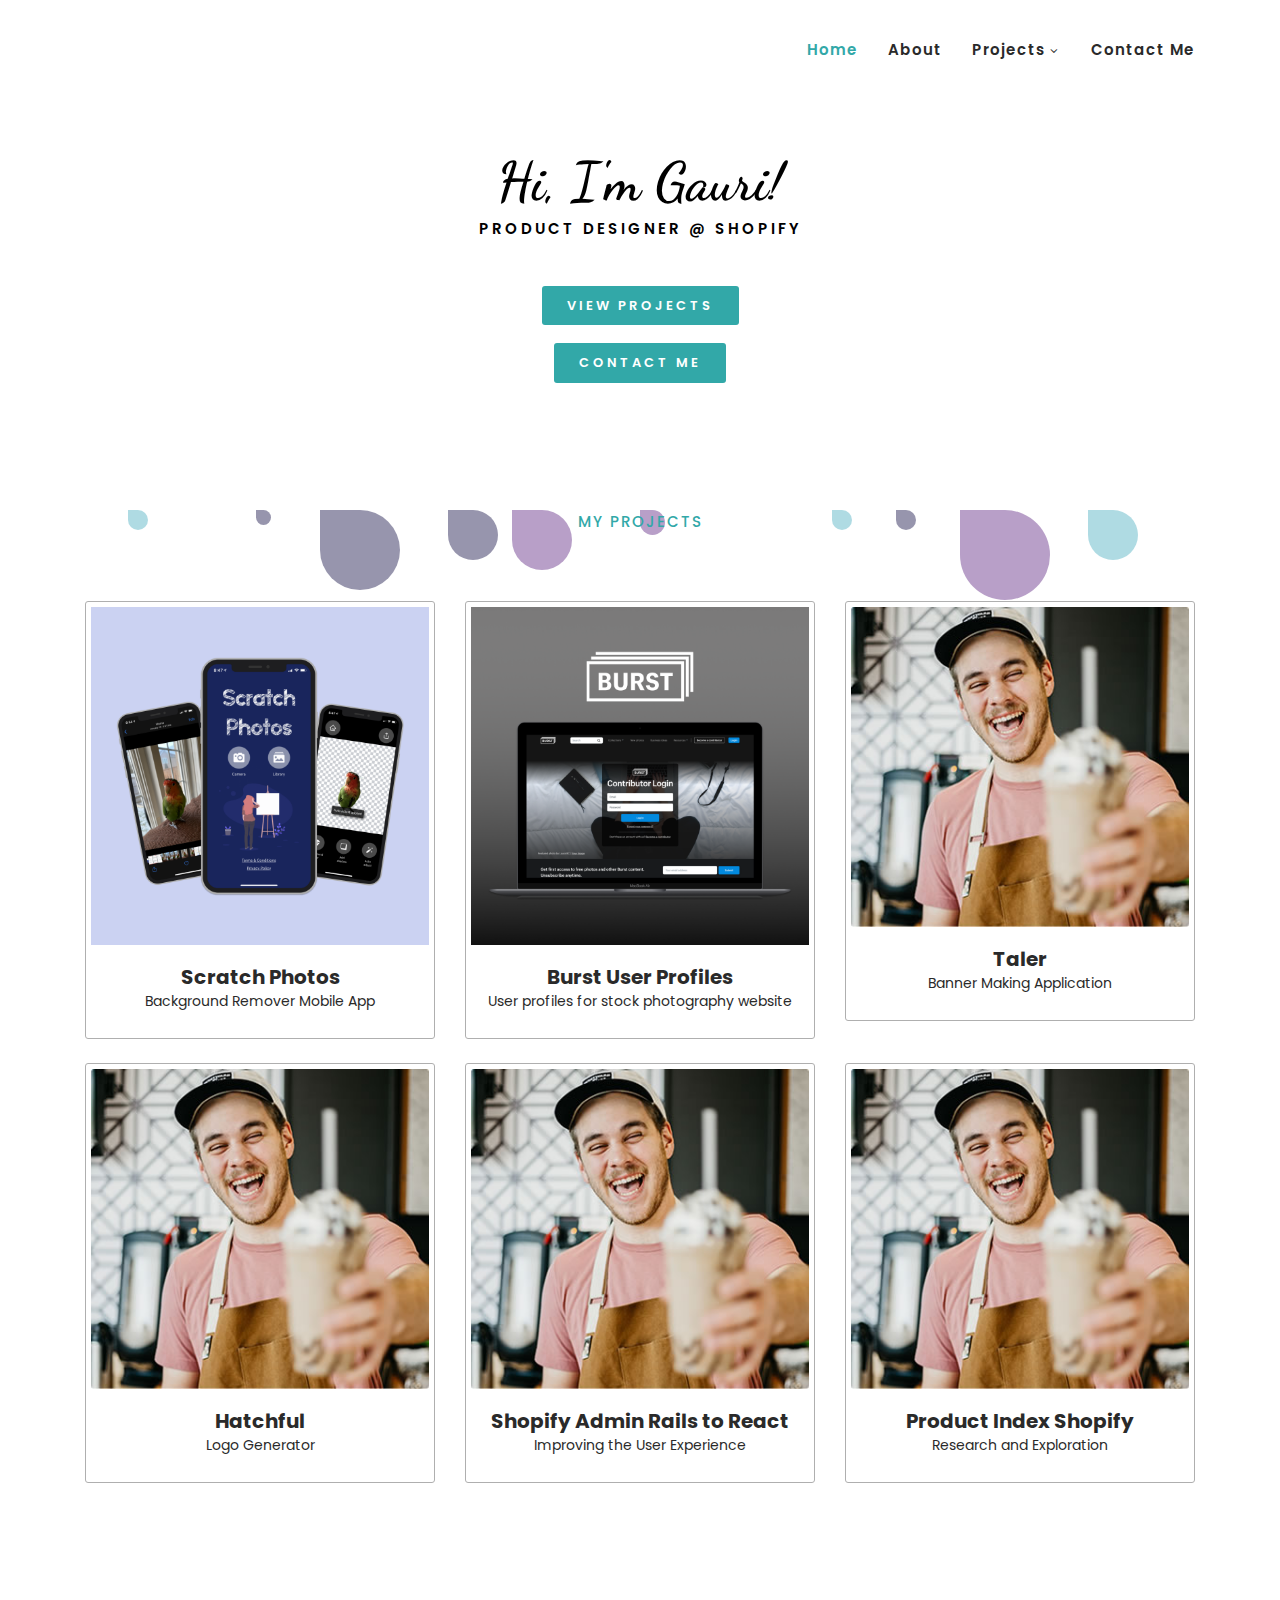
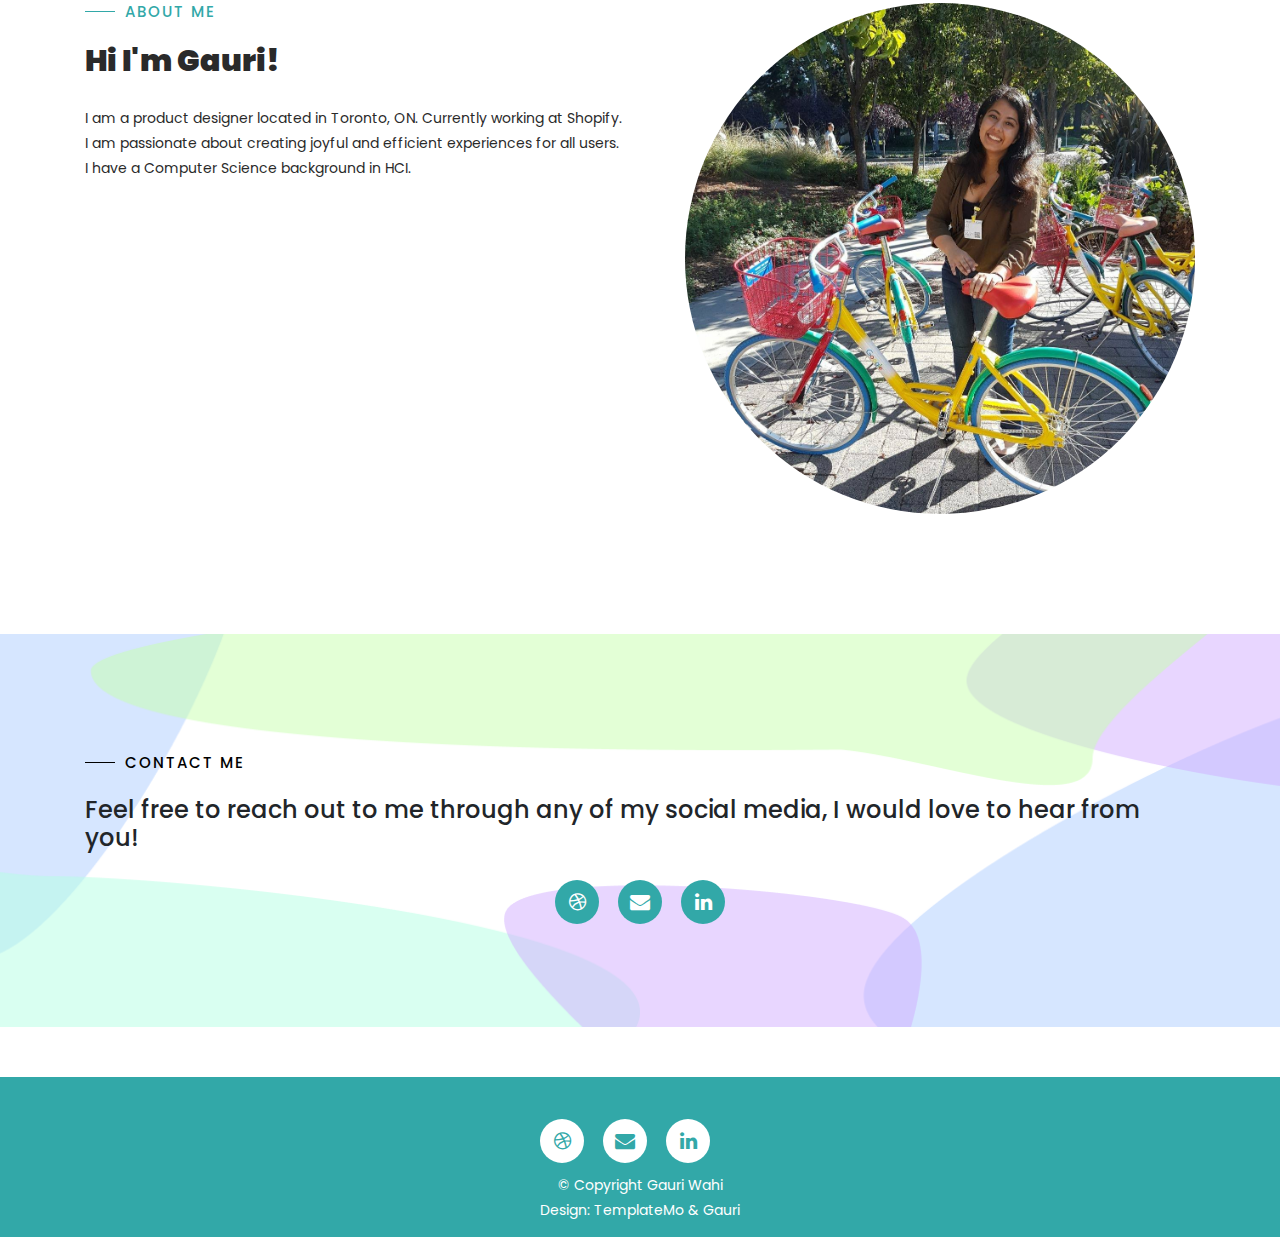
==== commit e13ee798: "Added Burst project" ====
--- a/index.html
+++ b/index.html
@@ -71,7 +71,7 @@
                                 <a href="javascript:;">Projects</a>
                                 <ul>
                                     <li><a href="Scratch.html">Scratch Photos</a></li>
-                                    <li><a href="#">Features Page 2</a></li>
+                                    <li><a href="Burst.html">Burst User Profiles</a></li>
                                     <li><a href="#">Features Page 3</a></li>
                                     <li><a href="#">Features Page 4</a></li>
                                 </ul>
@@ -147,9 +147,9 @@
                   <div class="thumb">
                       <div class="overlay"></div>
                       <ul class="social-icons">
-                          <li><a href="#">View Project</a></li>
-                      </ul>
-                      <img src="assets/images/chefs-01.jpg" alt="Chef #1">
+                          <li><a href="Burst.html">View Project</a></li>
+                      </ul>
+                      <img src="assets/images/burst.png" alt="Chef #1">
                   </div>
                   <div class="down-content">
                       <h4>Burst User Profiles</h4>
@@ -267,7 +267,7 @@
                 <li><a href="https://dribbble.com/gauriwahi9"><i class="fa fa-dribbble"></i></a></li>
                 <li><a href="mailto:gauri.wahi9@gmail.com"><i class="fa fa-envelope"></i></a></li>
                 <li><a href="https://www.linkedin.com/in/gauriwahi/"><i class="fa fa-linkedin"></i></a></li>
-              
+
               </ul>
             </div>
           </div>
--- a/assets/css/templatemo-klassy-cafe.css
+++ b/assets/css/templatemo-klassy-cafe.css
@@ -725,6 +725,11 @@
   position: relative;
   display: inline-block;
   max-width: none;
+}
+
+#slideshow img.one {
+  height: 60%;
+ width: 60%;
 }
 
 *,
@@ -939,16 +944,16 @@
 }
 
 .card1 {
-  background-image: url(../images/menu-item-01.jpg);
+  background-image: url(../images/fb1.png);
 }
 .card2 {
-  background-image: url(../images/menu-item-02.jpg);
+  background-image: url(../images/fb2.png);
 }
 .card3 {
-  background-image: url(../images/menu-item-03.jpg);
+  background-image: url(../images/fb3.jpg);
 }
 .card4 {
-  background-image: url(../images/menu-item-04.jpg);
+  background-image: url(../images/fb4.png);
 }
 .card5 {
   background-image: url(../images/menu-item-05.jpg);
@@ -1769,7 +1774,17 @@
     background-image: url(../images/BannerScratch.png);
     /*background-color: #fff;*/
     background-position: center center;
-    background-repeat: no-repeat;
+    background-repeat:no-repeat;
+    background-size: contain;
+}
+#heroburst{
+    margin-top: 100px;
+    padding: 50px 0px;
+    height:450px;
+    background-image: url(../images/BannerBurst.png);
+    /*background-color: #fff;*/
+    background-position: center center;
+    background-repeat:no-repeat;
     background-size: contain;
 }
 #heroscratch .hero-text {
@@ -1970,3 +1985,87 @@
 		opacity: 0;
 	}
 }
+
+
+/*slideeshow*/
+
+#slideshow * {box-sizing: border-box}
+#slideshow body {font-family: Verdana, sans-serif; margin:0}
+#slideshow .mySlides {display: none}
+#slideshow img {vertical-align: middle;}
+
+/* Slideshow container */
+#slideshow .slideshow-container {
+  max-width: 1000px;
+  position: relative;
+  margin: auto;
+}
+
+/* Next & previous buttons */
+#slideshow .prev, .next {
+  cursor: pointer;
+  position: absolute;
+  top: 50%;
+  width: auto;
+  padding: 16px;
+  margin-top: -22px;
+  color: white;
+  font-weight: bold;
+  font-size: 18px;
+  transition: 0.6s ease;
+  border-radius: 0 3px 3px 0;
+  user-select: none;
+}
+
+/* Position the "next button" to the right */
+#slideshow .next {
+  right: 0;
+  border-radius: 3px 0 0 3px;
+}
+
+/* On hover, add a black background color with a little bit see-through */
+#slideshow .prev:hover, .next:hover {
+  background-color: rgba(0,0,0,0.8);
+}
+
+/* Caption text */
+#slideshow .text {
+  color: #f2f2f2;
+  font-size: 15px;
+  padding: 8px 12px;
+  position: absolute;
+  bottom: 8px;
+  width: 100%;
+  text-align: center;
+}
+
+/* Number text (1/3 etc) */
+#slideshow .numbertext {
+  color: #f2f2f2;
+  font-size: 12px;
+  padding: 8px 12px;
+  position: absolute;
+  top: 0;
+}
+
+/* The dots/bullets/indicators */
+#slideshow .dot {
+  cursor: pointer;
+  height: 15px;
+  width: 15px;
+  margin: 0 2px;
+  background-color: #bbb;
+  border-radius: 50%;
+  display: inline-block;
+  transition: background-color 0.6s ease;
+}
+
+#slideshow .active, .dot:hover {
+  background-color: #717171;
+}
+
+
+/* On smaller screens, decrease text size */
+#slideshow @media only screen and (max-width: 300px) {
+  .prev, .next,.text {font-size: 11px}
+}
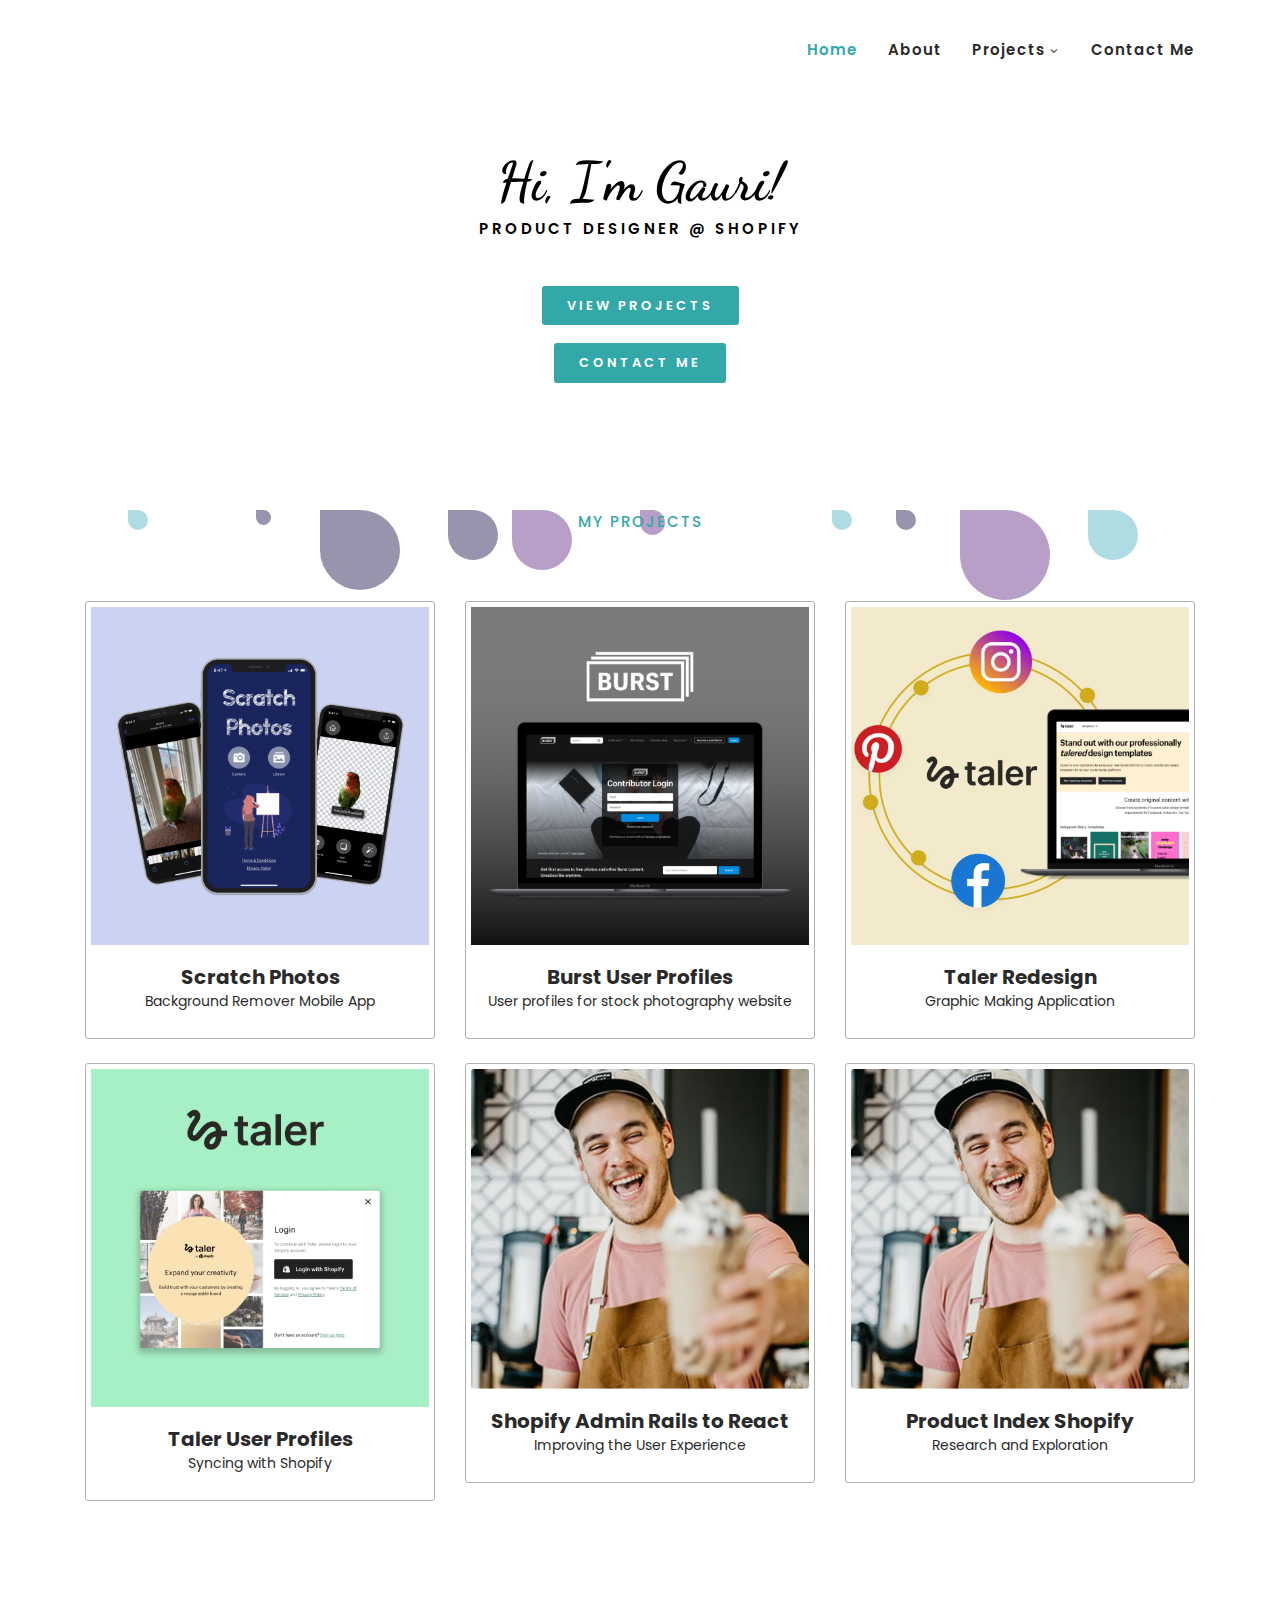
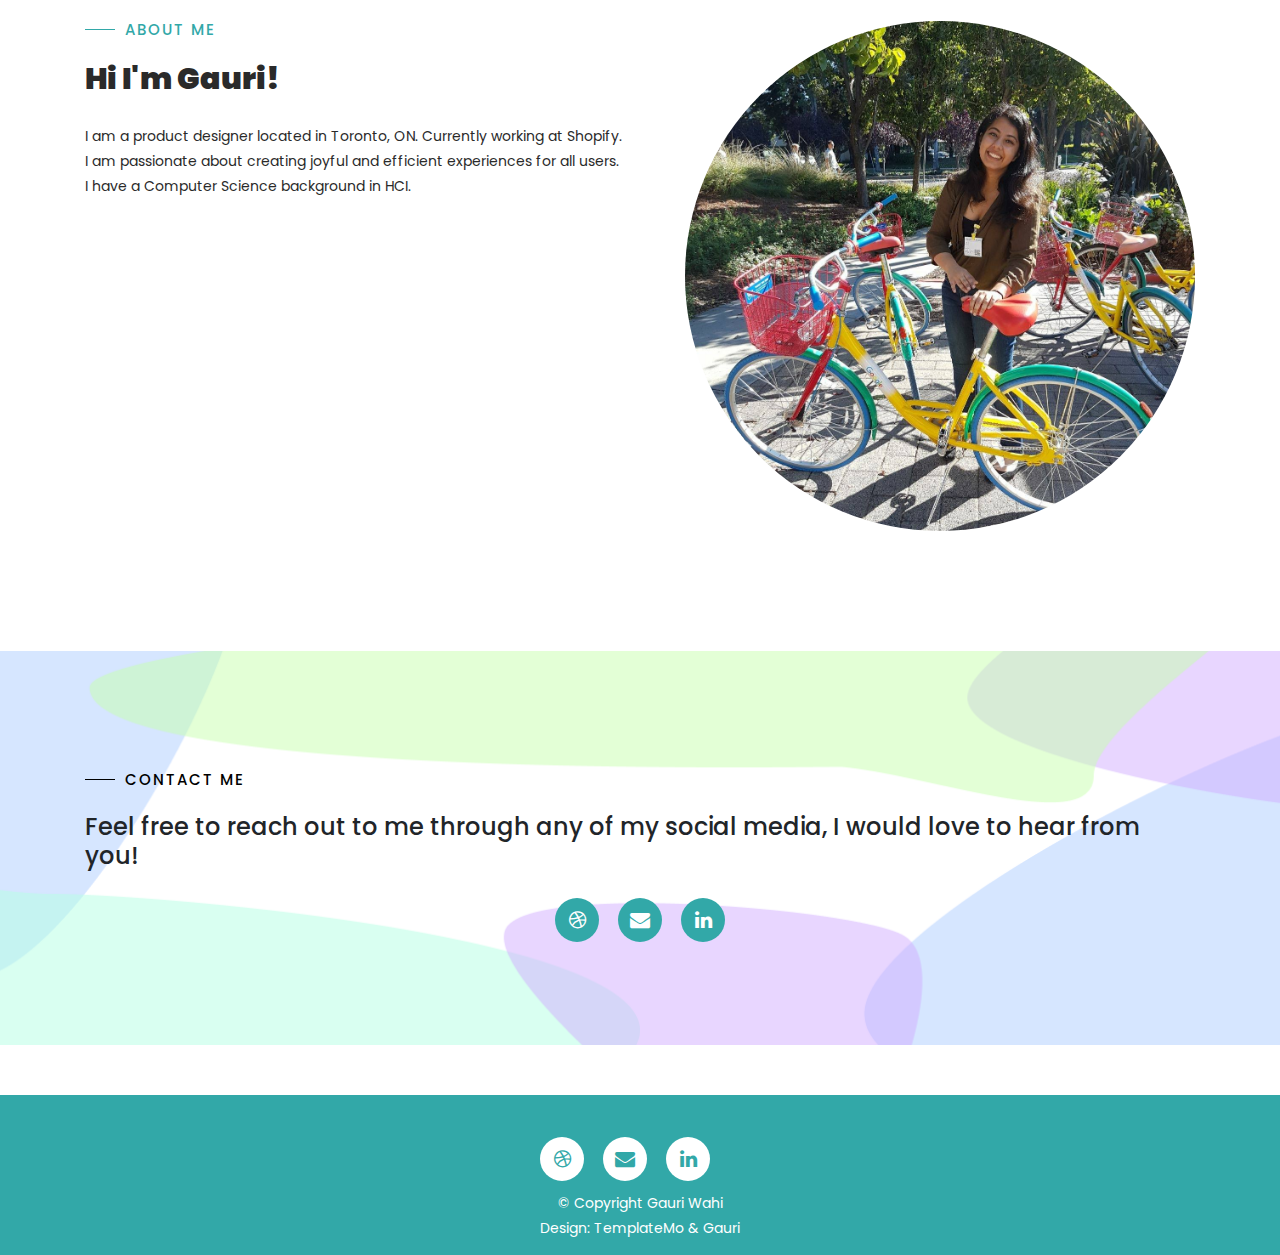
==== commit 32be16b2: "Added images to index" ====
--- a/index.html
+++ b/index.html
@@ -134,7 +134,7 @@
                       <ul class="social-icons">
                           <li><a href="Scratch.html">View Project</a></li>
                       </ul>
-                      <img src="assets/images/scratch.png" alt="Chef #1">
+                      <img src="assets/images/scratch.png" alt="Background removal app">
                   </div>
                   <div class="down-content">
                       <h4>Scratch Photos</h4>
@@ -149,7 +149,7 @@
                       <ul class="social-icons">
                           <li><a href="Burst.html">View Project</a></li>
                       </ul>
-                      <img src="assets/images/burst.png" alt="Chef #1">
+                      <img src="assets/images/burst.png" alt="Burst user profile pages">
                   </div>
                   <div class="down-content">
                       <h4>Burst User Profiles</h4>
@@ -164,11 +164,11 @@
                       <ul class="social-icons">
                           <li><a href="#">View Project</a></li>
                       </ul>
-                      <img src="assets/images/chefs-01.jpg" alt="Chef #1">
-                  </div>
-                  <div class="down-content">
-                      <h4>Taler</h4>
-                      <span>Banner Making Application</span>
+                      <img src="assets/images/taler.png" alt="Taler redesign">
+                  </div>
+                  <div class="down-content">
+                      <h4>Taler Redesign</h4>
+                      <span>Graphic Making Application</span>
                   </div>
               </div>
           </div>
@@ -183,11 +183,11 @@
                       <ul class="social-icons">
                           <li><a href="#">View Project</a></li>
                       </ul>
-                      <img src="assets/images/chefs-01.jpg" alt="Chef #1">
-                  </div>
-                  <div class="down-content">
-                      <h4>Hatchful</h4>
-                      <span>Logo Generator</span>
+                      <img src="assets/images/talersign.png" alt="Taler sign on">
+                  </div>
+                  <div class="down-content">
+                      <h4>Taler User Profiles</h4>
+                      <span>Syncing with Shopify</span>
                   </div>
               </div>
           </div>
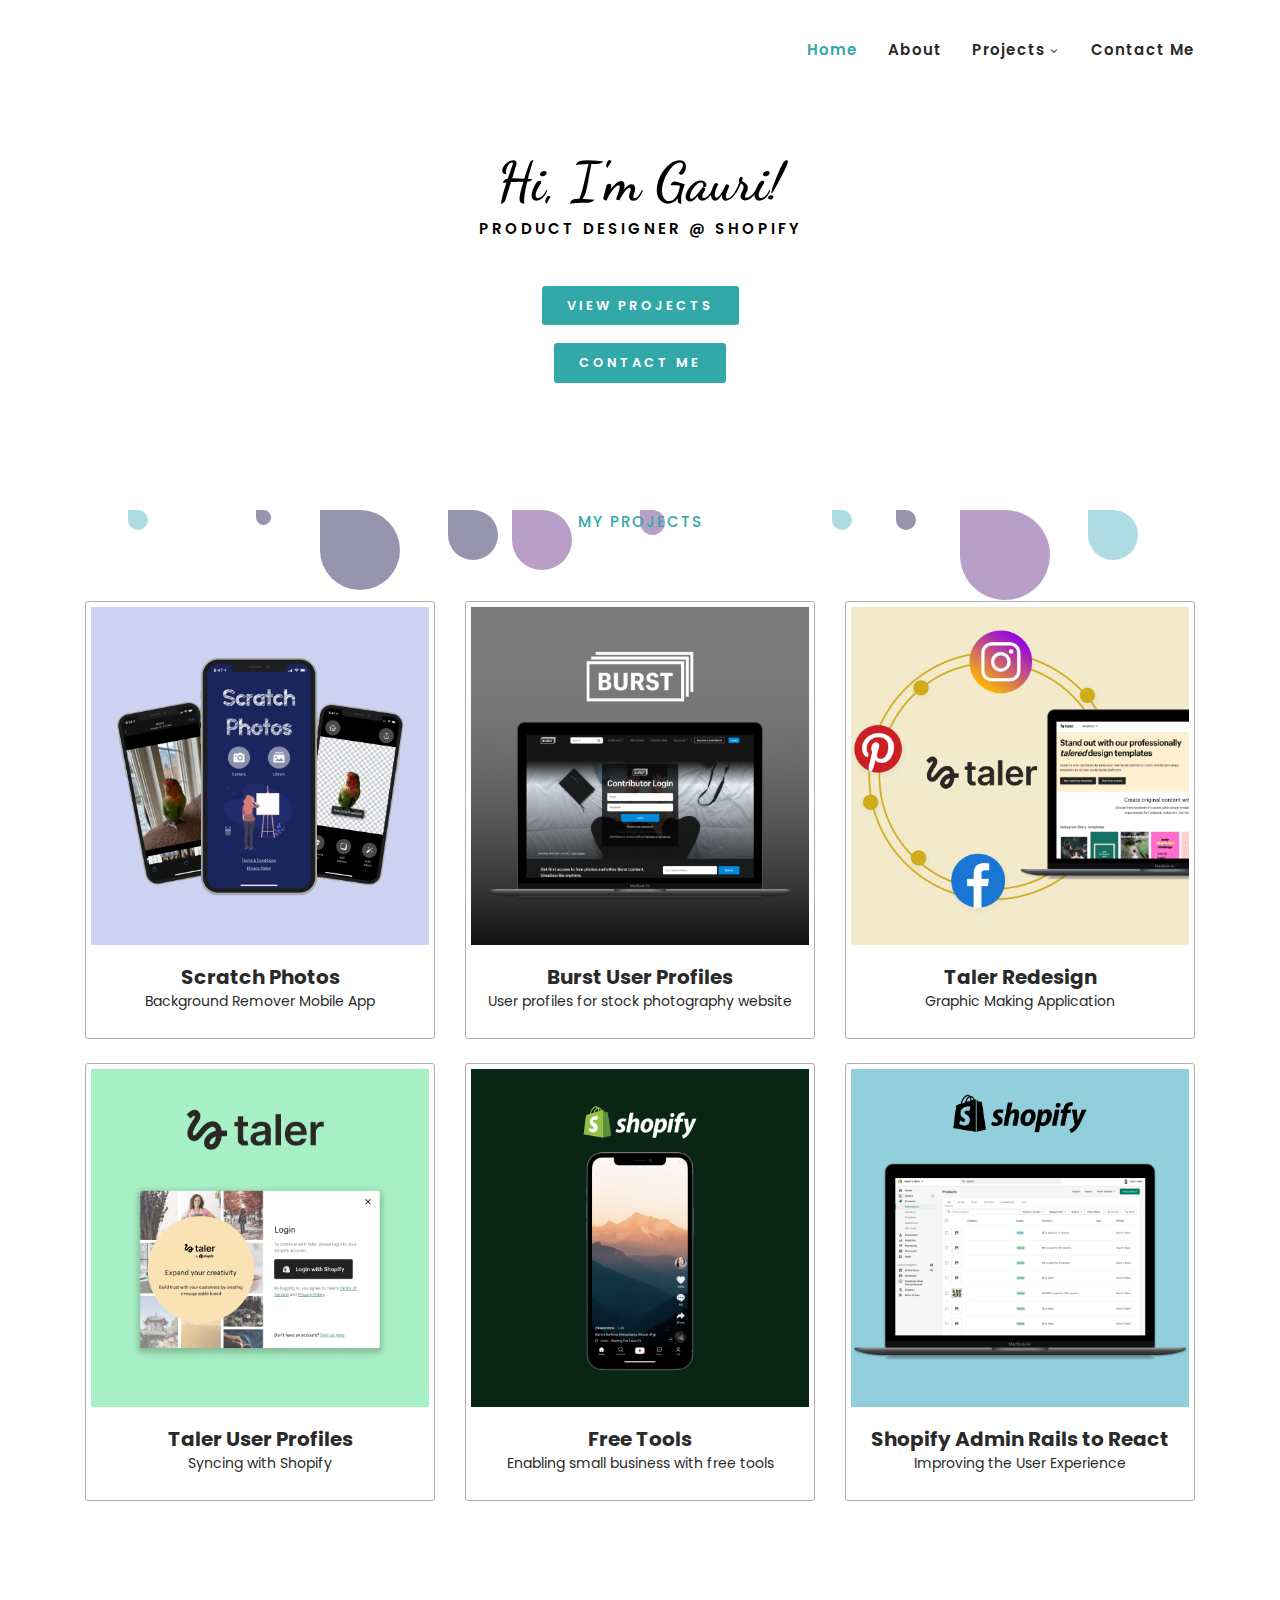
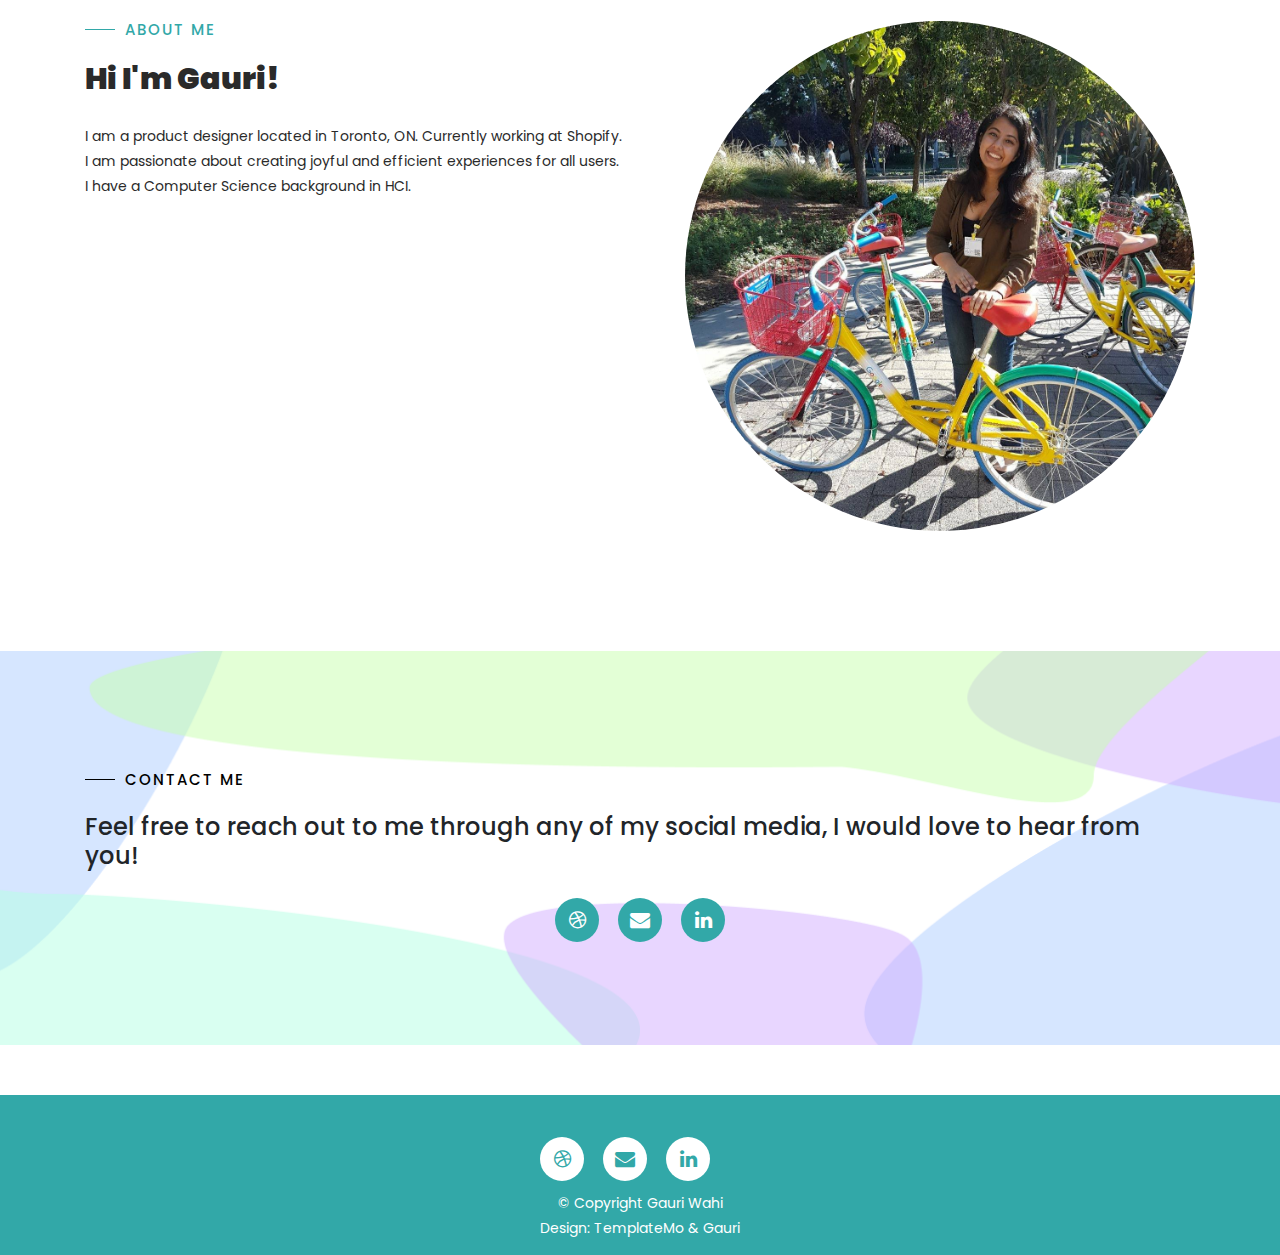
==== commit 5b0395a1: "changed order of projects" ====
--- a/index.html
+++ b/index.html
@@ -198,7 +198,22 @@
                       <ul class="social-icons">
                           <li><a href="#">View Project</a></li>
                       </ul>
-                      <img src="assets/images/chefs-01.jpg" alt="Chef #1">
+                      <img src="assets/images/hashtag.png" alt="Free tools">
+                  </div>
+                  <div class="down-content">
+                      <h4>Free Tools</h4>
+                      <span>Enabling small business with free tools</span>
+                  </div>
+              </div>
+          </div>
+          <div class="col-lg-4">
+              <div class="chef-item">
+                  <div class="thumb">
+                      <div class="overlay"></div>
+                      <ul class="social-icons">
+                          <li><a href="#">View Project</a></li>
+                      </ul>
+                      <img src="assets/images/productindex.png" alt="Product Index">
                   </div>
                   <div class="down-content">
                       <h4>Shopify Admin Rails to React</h4>
@@ -206,21 +221,7 @@
                   </div>
               </div>
           </div>
-          <div class="col-lg-4">
-              <div class="chef-item">
-                  <div class="thumb">
-                      <div class="overlay"></div>
-                      <ul class="social-icons">
-                          <li><a href="#">View Project</a></li>
-                      </ul>
-                      <img src="assets/images/chefs-01.jpg" alt="Chef #1">
-                  </div>
-                  <div class="down-content">
-                      <h4>Product Index Shopify</h4>
-                      <span>Research and Exploration</span>
-                  </div>
-              </div>
-          </div>
+
         </div>
       </div>
     </section>
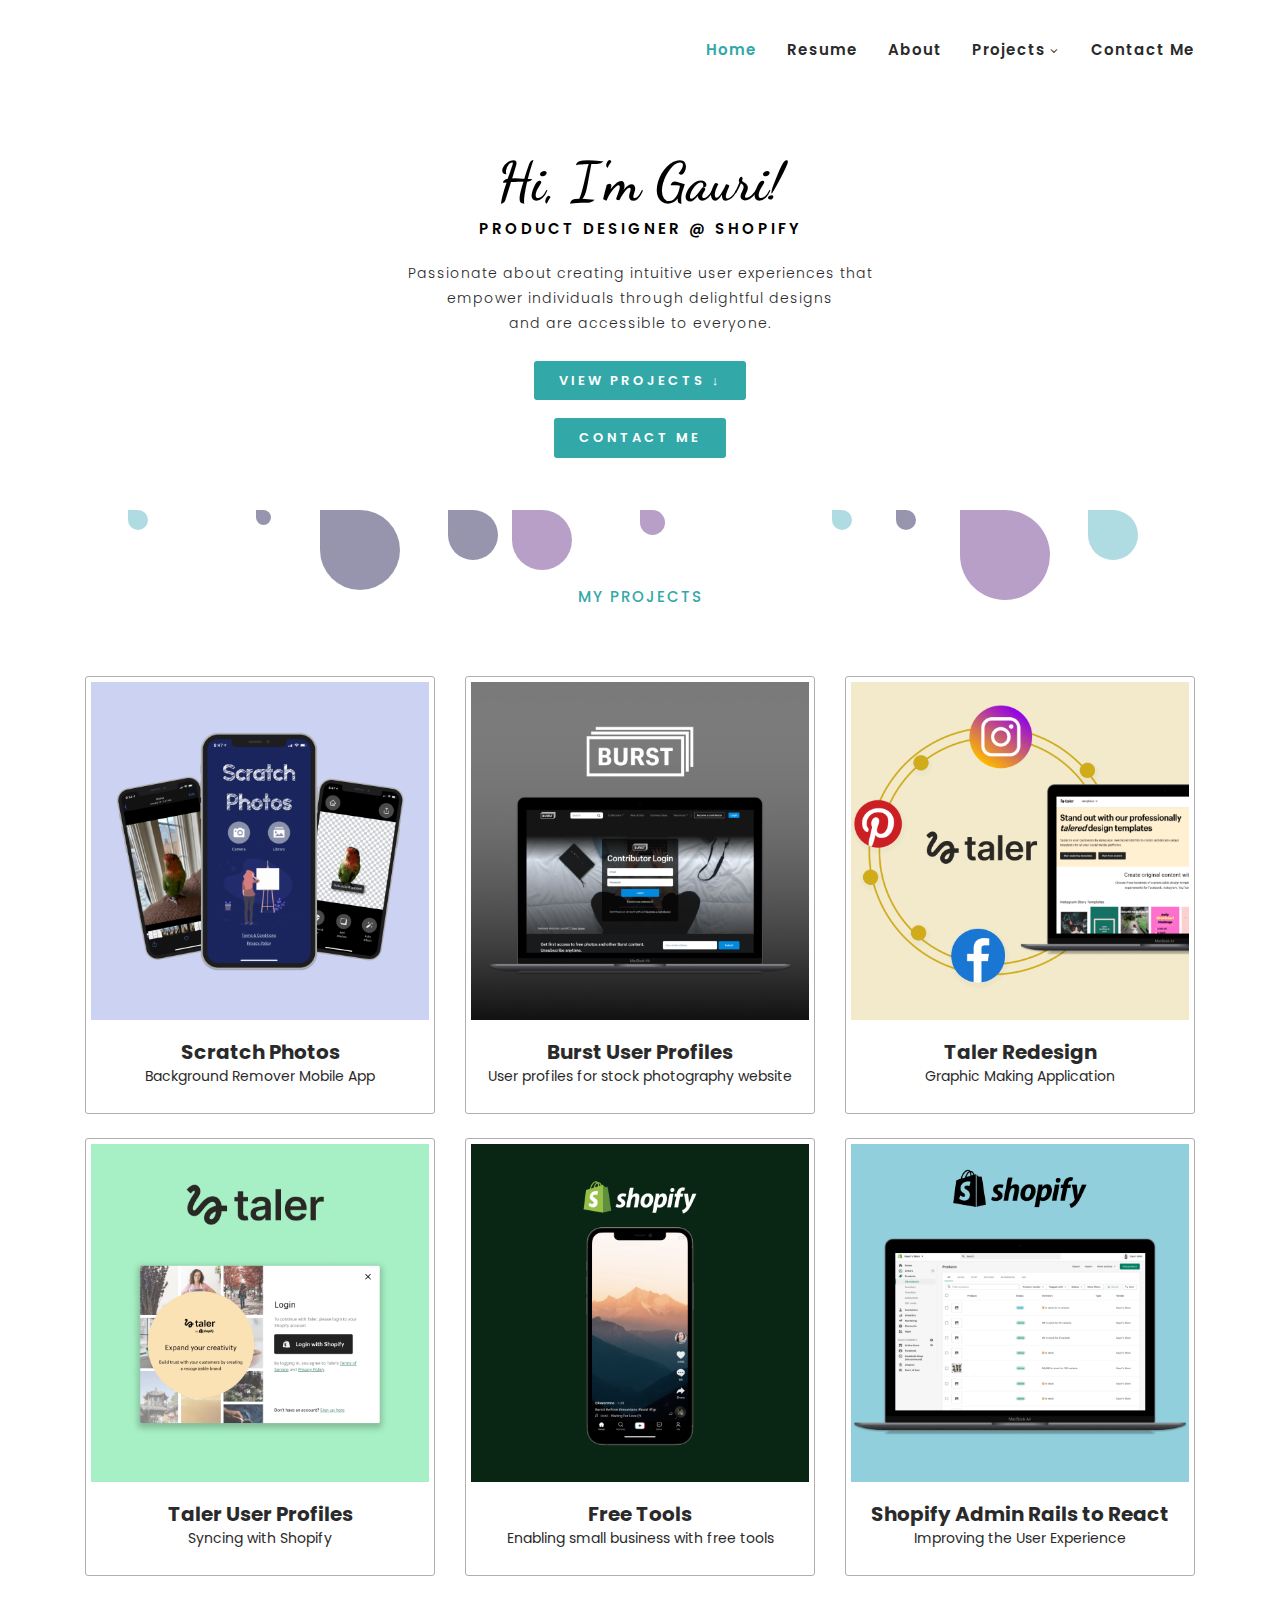
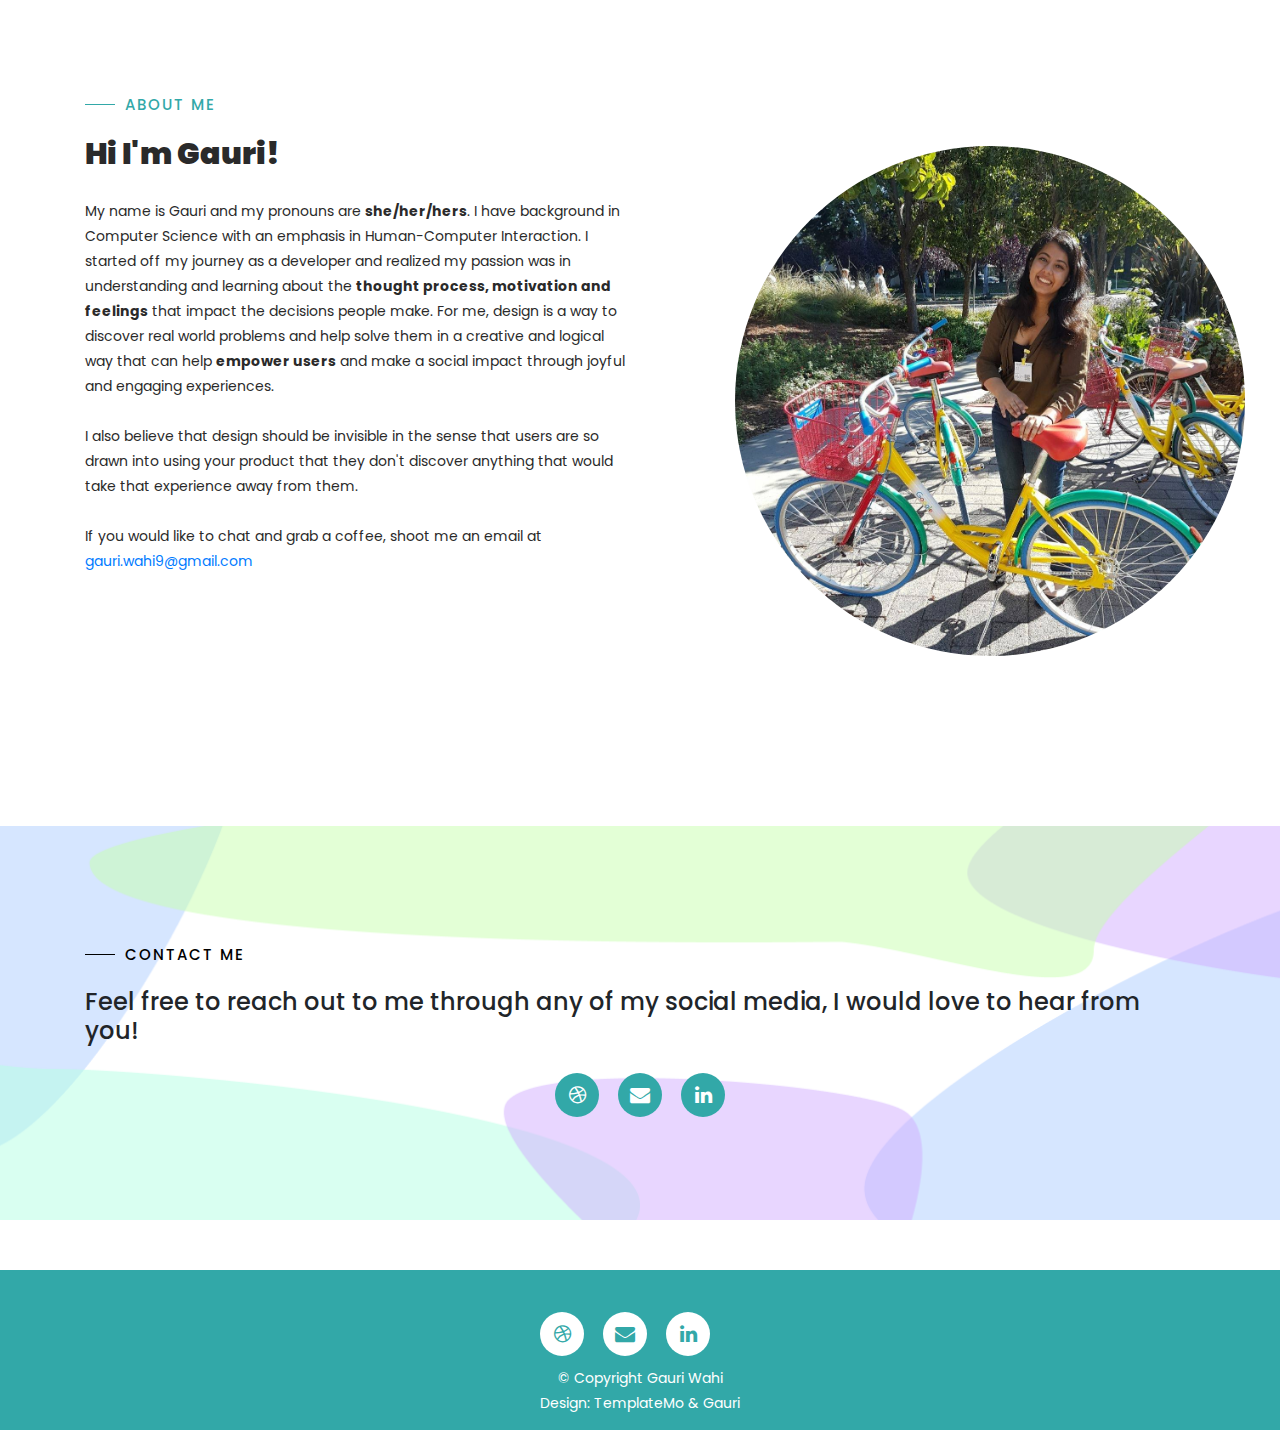
==== commit 5e92be4b: "added about me" ====
--- a/index.html
+++ b/index.html
@@ -54,6 +54,7 @@
                         <!-- ***** Menu Start ***** -->
                         <ul class="nav">
                             <li class="scroll-to-section"><a href="#hero" class="active">Home</a></li>
+                            <li class="scroll-to-section"><a href="#">Resume</a></li>
                             <li class="scroll-to-section"><a href="#about">About</a></li>
 
                         <!--
@@ -74,6 +75,8 @@
                                     <li><a href="Burst.html">Burst User Profiles</a></li>
                                     <li><a href="#">Features Page 3</a></li>
                                     <li><a href="#">Features Page 4</a></li>
+                                    <li><a href="#">Features Page 5</a></li>
+                                    <li><a href="#">Features Page 6</a></li>
                                 </ul>
                             </li>
 
@@ -95,8 +98,9 @@
     <div id="hero">
         <h4 style="padding-top:50px;">Hi, I'm Gauri!</h4>
         <h6> Product Designer @ Shopify <h6><br>
+        <div><p style="font-family:'Poppins'; text-transform: none; font-weight: 300; padding-left: 50px; padding-right:50px; font-size:14px; letter-spacing:1px;">Passionate about creating intuitive user experiences that<br> empower individuals through delightful designs<br> and are accessible to everyone.</p></div>
           <div class="main-white-button scroll-to-section">
-            <a href="#chefs">View Projects</a><br><br>
+            <a href="#chefs">View Projects &darr;</a><br><br>
             <a href="#reservation">Contact Me</a>
             <ul class='circles'>
             <li></li>
@@ -237,7 +241,9 @@
                             <h6>About Me</h6>
                             <h2>Hi I'm Gauri!</h2>
                         </div>
-                        <p>I am a product designer located in Toronto, ON. Currently working at Shopify. I am passionate about creating joyful and efficient experiences for all users. I have a Computer Science background in HCI.</p>
+                        <p>My name is Gauri and my pronouns are <b>she/her/hers</b>. I have background in Computer Science with an emphasis in Human-Computer Interaction. I started off my journey as a developer and realized my passion was in understanding and learning about the <b>thought process, motivation and feelings</b> that impact the decisions people make. For me, design is a way to discover real world problems and help solve them in a creative and logical way that can help <b>empower users</b> and make a social impact through joyful and engaging experiences. </p>
+                          <p>I also believe that design should be invisible in the sense that users are so drawn into using your product that they don't discover anything that would take that experience away from them.</p>
+                          <p>If you would like to chat and grab a coffee, shoot me an email at <a href = "mailto: gauri.wahi9@gmail.com">gauri.wahi9@gmail.com</a></p>
 
                     </div>
                 </div>
@@ -245,7 +251,7 @@
                     <div class="right-content">
                         <div class="thumb">
 
-                            <img src="assets/images/Gauri.jpg" alt="" style="border-radius:100%">
+                            <img src="assets/images/Gauri.jpg" alt="" style="border-radius:100%; margin:50px;">
                         </div>
                     </div>
                 </div>
--- a/assets/css/templatemo-klassy-cafe.css
+++ b/assets/css/templatemo-klassy-cafe.css
@@ -700,6 +700,7 @@
   margin-top: 5px;
   text-align: center;
 }
+
 
 #hero .main-white-button  {
   margin-top: 25px;
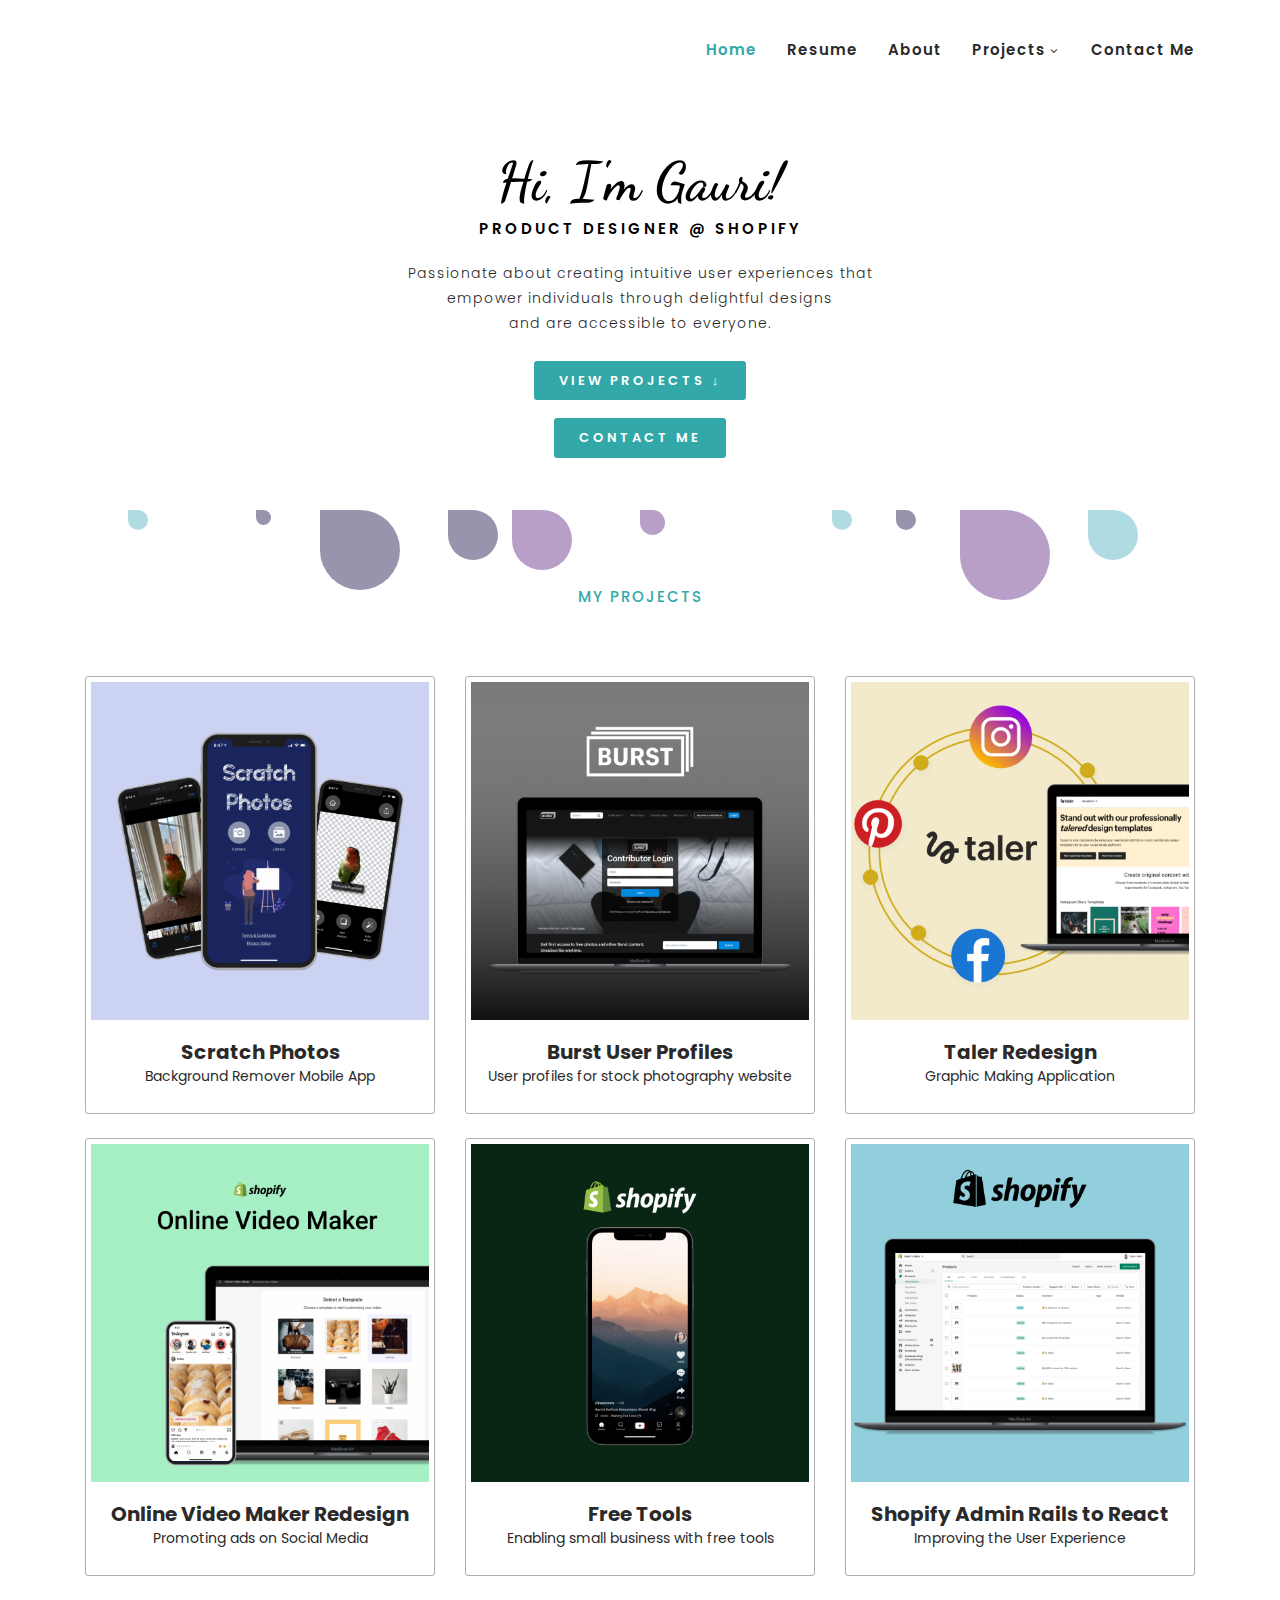
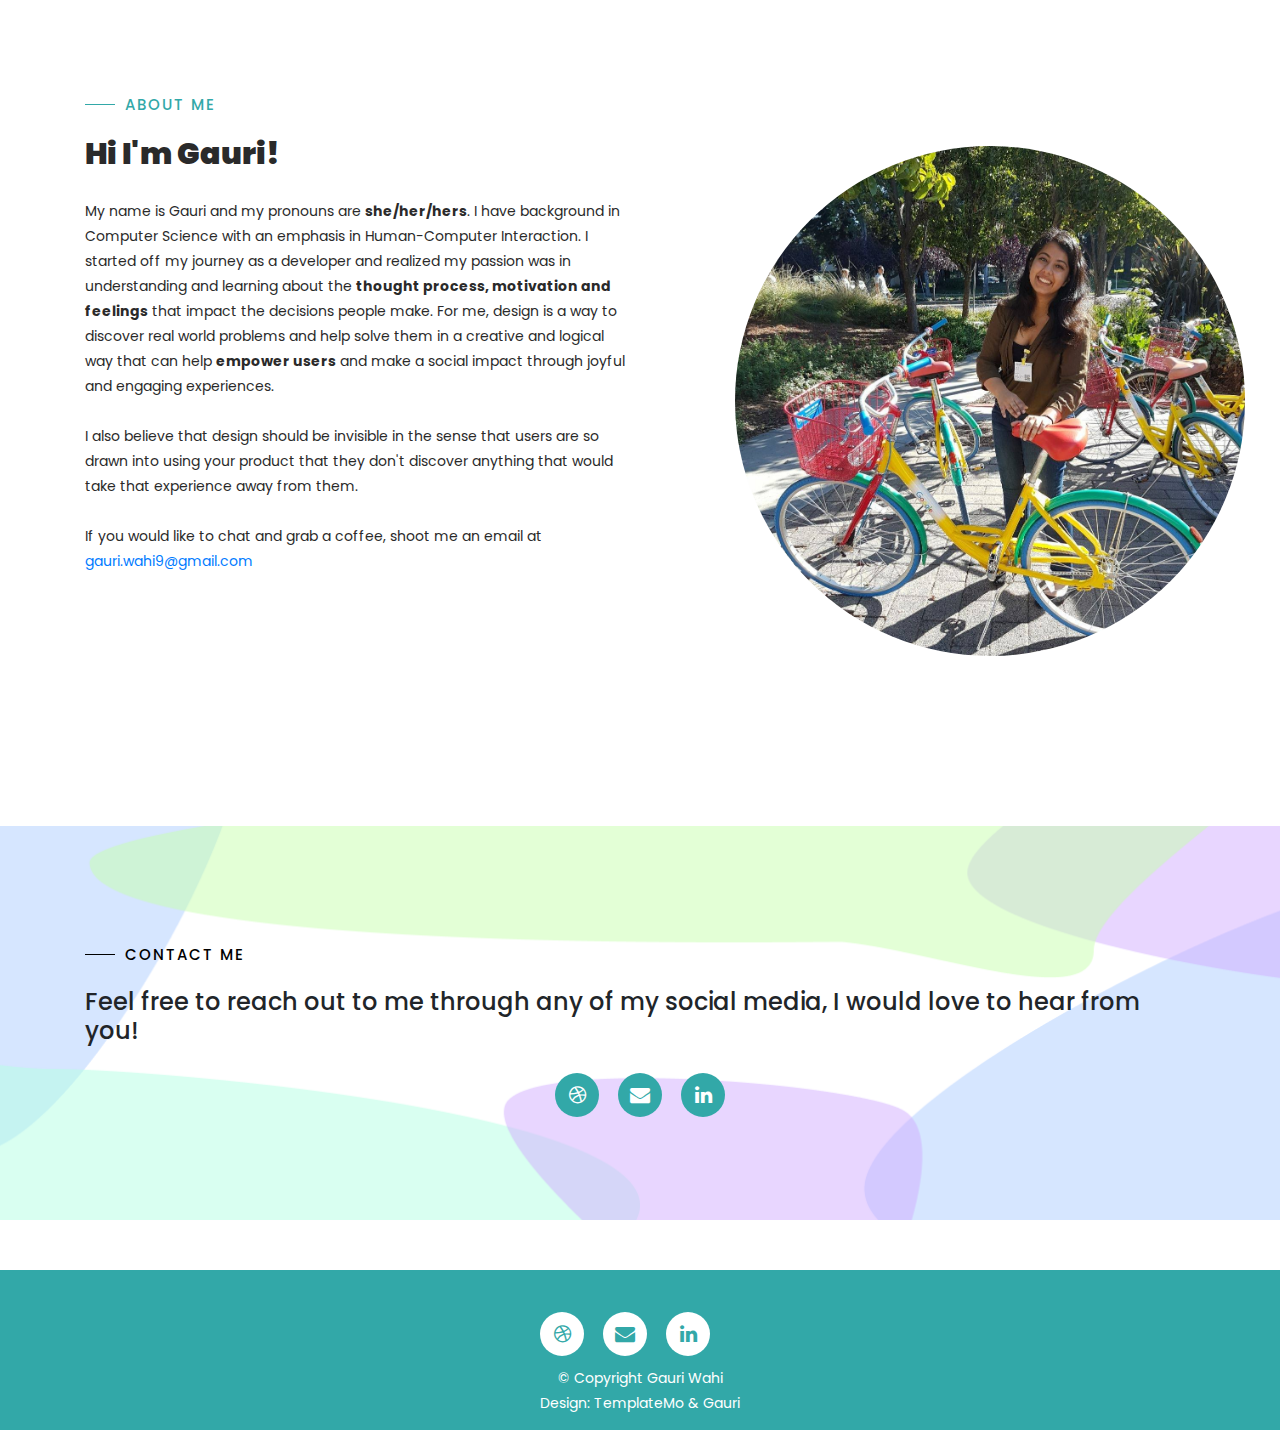
==== commit 224e4b78: "Added NDA CTAs to main page" ====
--- a/index.html
+++ b/index.html
@@ -54,7 +54,7 @@
                         <!-- ***** Menu Start ***** -->
                         <ul class="nav">
                             <li class="scroll-to-section"><a href="#hero" class="active">Home</a></li>
-                            <li class="scroll-to-section"><a href="#">Resume</a></li>
+                            <li class="scroll-to-section"><a href="https://drive.google.com/file/d/1ggV31dlJAURnNdXjPjhZU3O-hRpW7WIP/view?usp=sharing" target="_blank">Resume</a></li>
                             <li class="scroll-to-section"><a href="#about">About</a></li>
 
                         <!--
@@ -73,10 +73,8 @@
                                 <ul>
                                     <li><a href="Scratch.html">Scratch Photos</a></li>
                                     <li><a href="Burst.html">Burst User Profiles</a></li>
-                                    <li><a href="#">Features Page 3</a></li>
-                                    <li><a href="#">Features Page 4</a></li>
-                                    <li><a href="#">Features Page 5</a></li>
-                                    <li><a href="#">Features Page 6</a></li>
+                                    <li><a href="taler.html">Taler Redesign</a></li>
+
                                 </ul>
                             </li>
 
@@ -185,22 +183,23 @@
                   <div class="thumb">
                       <div class="overlay"></div>
                       <ul class="social-icons">
-                          <li><a href="#">View Project</a></li>
-                      </ul>
-                      <img src="assets/images/talersign.png" alt="Taler sign on">
-                  </div>
-                  <div class="down-content">
-                      <h4>Taler User Profiles</h4>
-                      <span>Syncing with Shopify</span>
-                  </div>
-              </div>
-          </div>
-          <div class="col-lg-4">
-              <div class="chef-item">
-                  <div class="thumb">
-                      <div class="overlay"></div>
-                      <ul class="social-icons">
-                          <li><a href="#">View Project</a></li>
+                          <li style="color: white;">This project is currently under NDA<li>
+
+                      </ul>
+                      <img src="assets/images/ovm2.gif" alt="Taler sign on">
+                  </div>
+                  <div class="down-content">
+                      <h4>Online Video Maker Redesign</h4>
+                      <span>Promoting ads on Social Media</span>
+                  </div>
+              </div>
+          </div>
+          <div class="col-lg-4">
+              <div class="chef-item">
+                  <div class="thumb">
+                      <div class="overlay"></div>
+                      <ul class="social-icons">
+                          <li style="color: white;">This project is currently under NDA<li>
                       </ul>
                       <img src="assets/images/hashtag.png" alt="Free tools">
                   </div>
@@ -215,7 +214,7 @@
                   <div class="thumb">
                       <div class="overlay"></div>
                       <ul class="social-icons">
-                          <li><a href="#">View Project</a></li>
+                          <li style="color: white;">This project is currently under NDA<li>
                       </ul>
                       <img src="assets/images/productindex.png" alt="Product Index">
                   </div>
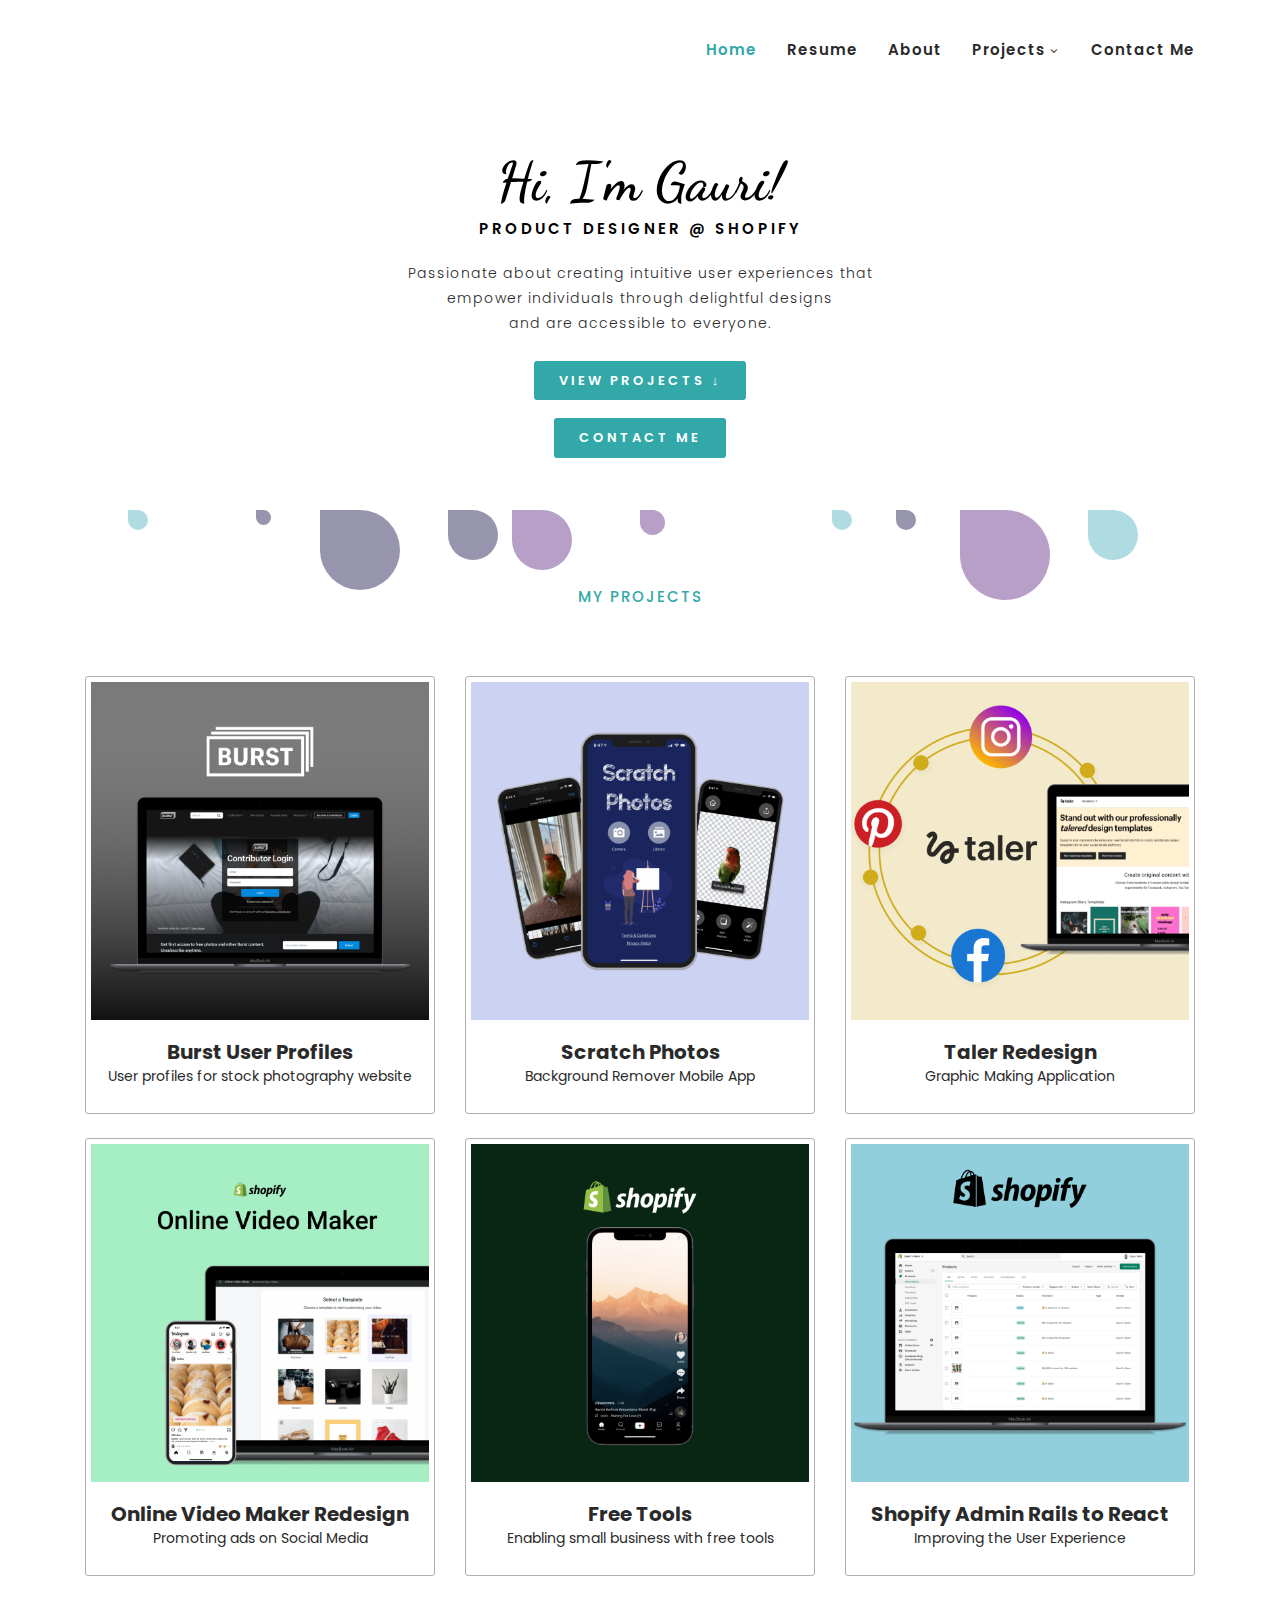
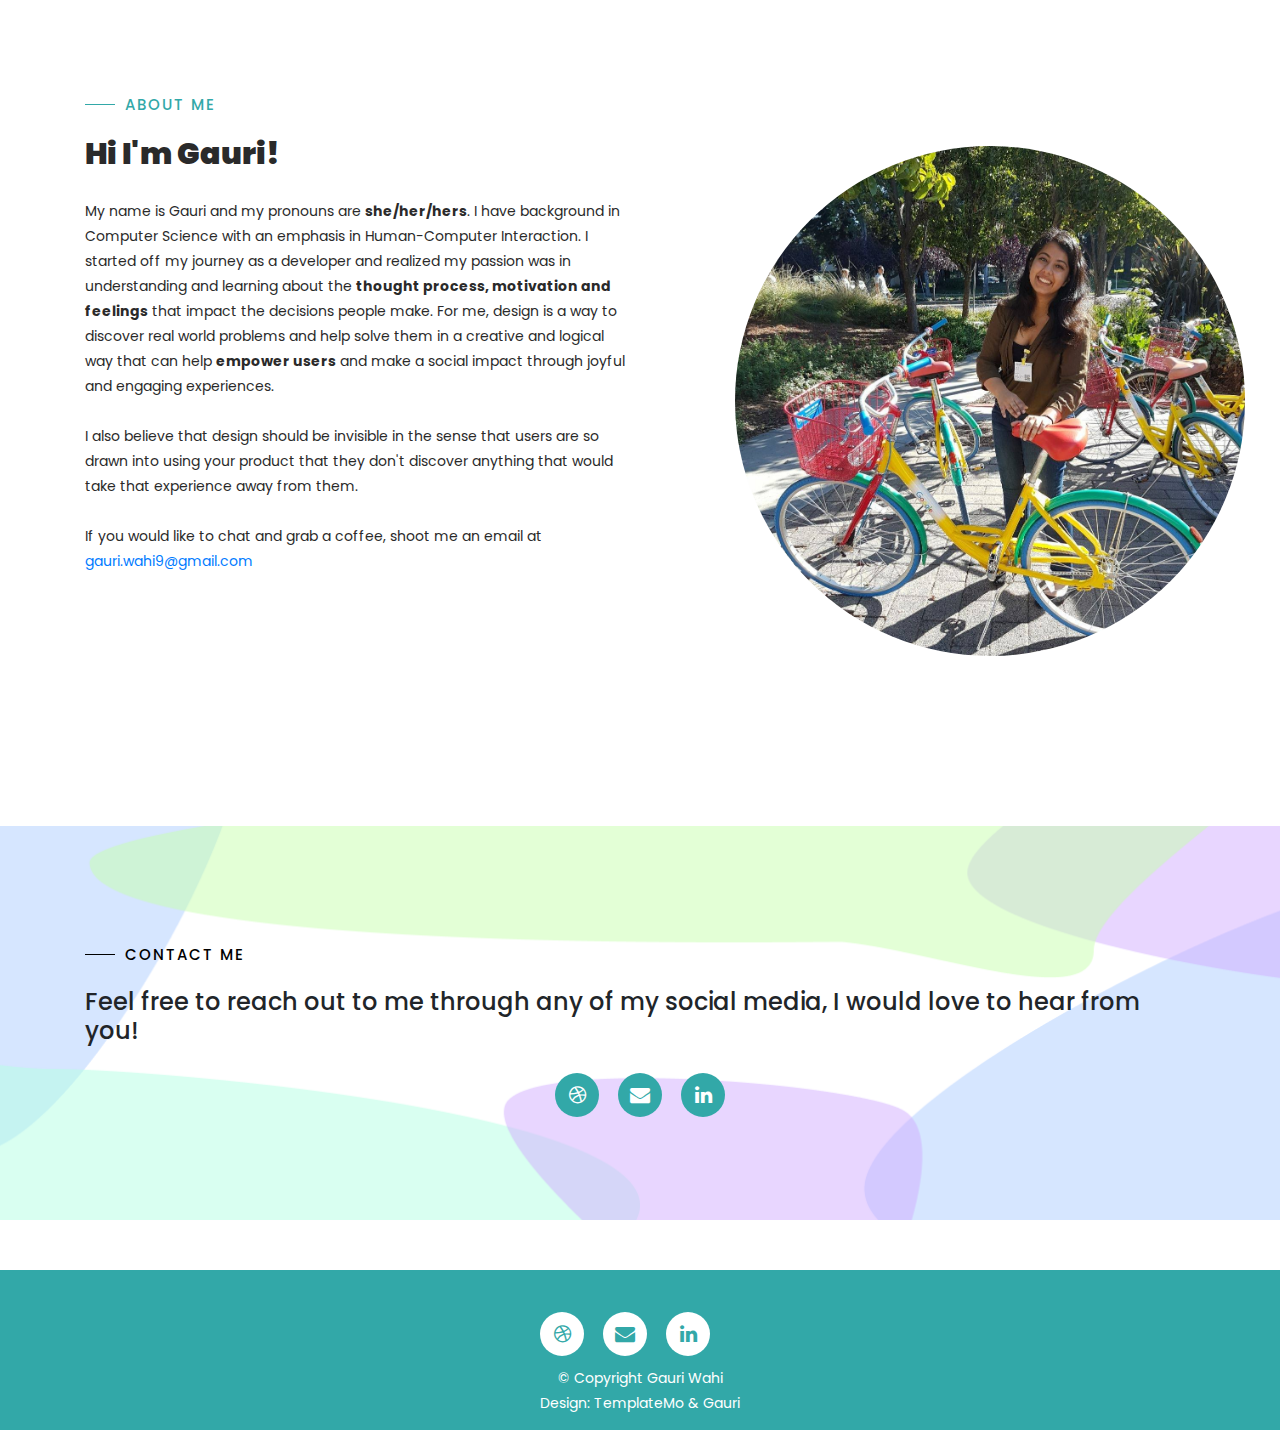
==== commit 675fb336: "Added taler content" ====
--- a/index.html
+++ b/index.html
@@ -134,6 +134,21 @@
                   <div class="thumb">
                       <div class="overlay"></div>
                       <ul class="social-icons">
+                          <li><a href="Burst.html">View Project</a></li>
+                      </ul>
+                      <img src="assets/images/burst.png" alt="Burst user profile pages">
+                  </div>
+                  <div class="down-content">
+                      <h4>Burst User Profiles</h4>
+                      <span>User profiles for stock photography website</span>
+                  </div>
+              </div>
+          </div>
+          <div class="col-lg-4">
+              <div class="chef-item">
+                  <div class="thumb">
+                      <div class="overlay"></div>
+                      <ul class="social-icons">
                           <li><a href="Scratch.html">View Project</a></li>
                       </ul>
                       <img src="assets/images/scratch.png" alt="Background removal app">
@@ -144,21 +159,7 @@
                   </div>
               </div>
           </div>
-          <div class="col-lg-4">
-              <div class="chef-item">
-                  <div class="thumb">
-                      <div class="overlay"></div>
-                      <ul class="social-icons">
-                          <li><a href="Burst.html">View Project</a></li>
-                      </ul>
-                      <img src="assets/images/burst.png" alt="Burst user profile pages">
-                  </div>
-                  <div class="down-content">
-                      <h4>Burst User Profiles</h4>
-                      <span>User profiles for stock photography website</span>
-                  </div>
-              </div>
-          </div>
+
           <div class="col-lg-4">
               <div class="chef-item">
                   <div class="thumb">
--- a/assets/css/templatemo-klassy-cafe.css
+++ b/assets/css/templatemo-klassy-cafe.css
@@ -1788,6 +1788,16 @@
     background-repeat:no-repeat;
     background-size: contain;
 }
+#herotaler{
+    margin-top: 100px;
+    padding: 50px 0px;
+    height:450px;
+    background-image: url(../images/talerbanner.png);
+    /*background-color: #fff;*/
+    background-position: center center;
+    background-repeat:no-repeat;
+    background-size: contain;
+}
 #heroscratch .hero-text {
   text-align: center;
   position: absolute;
